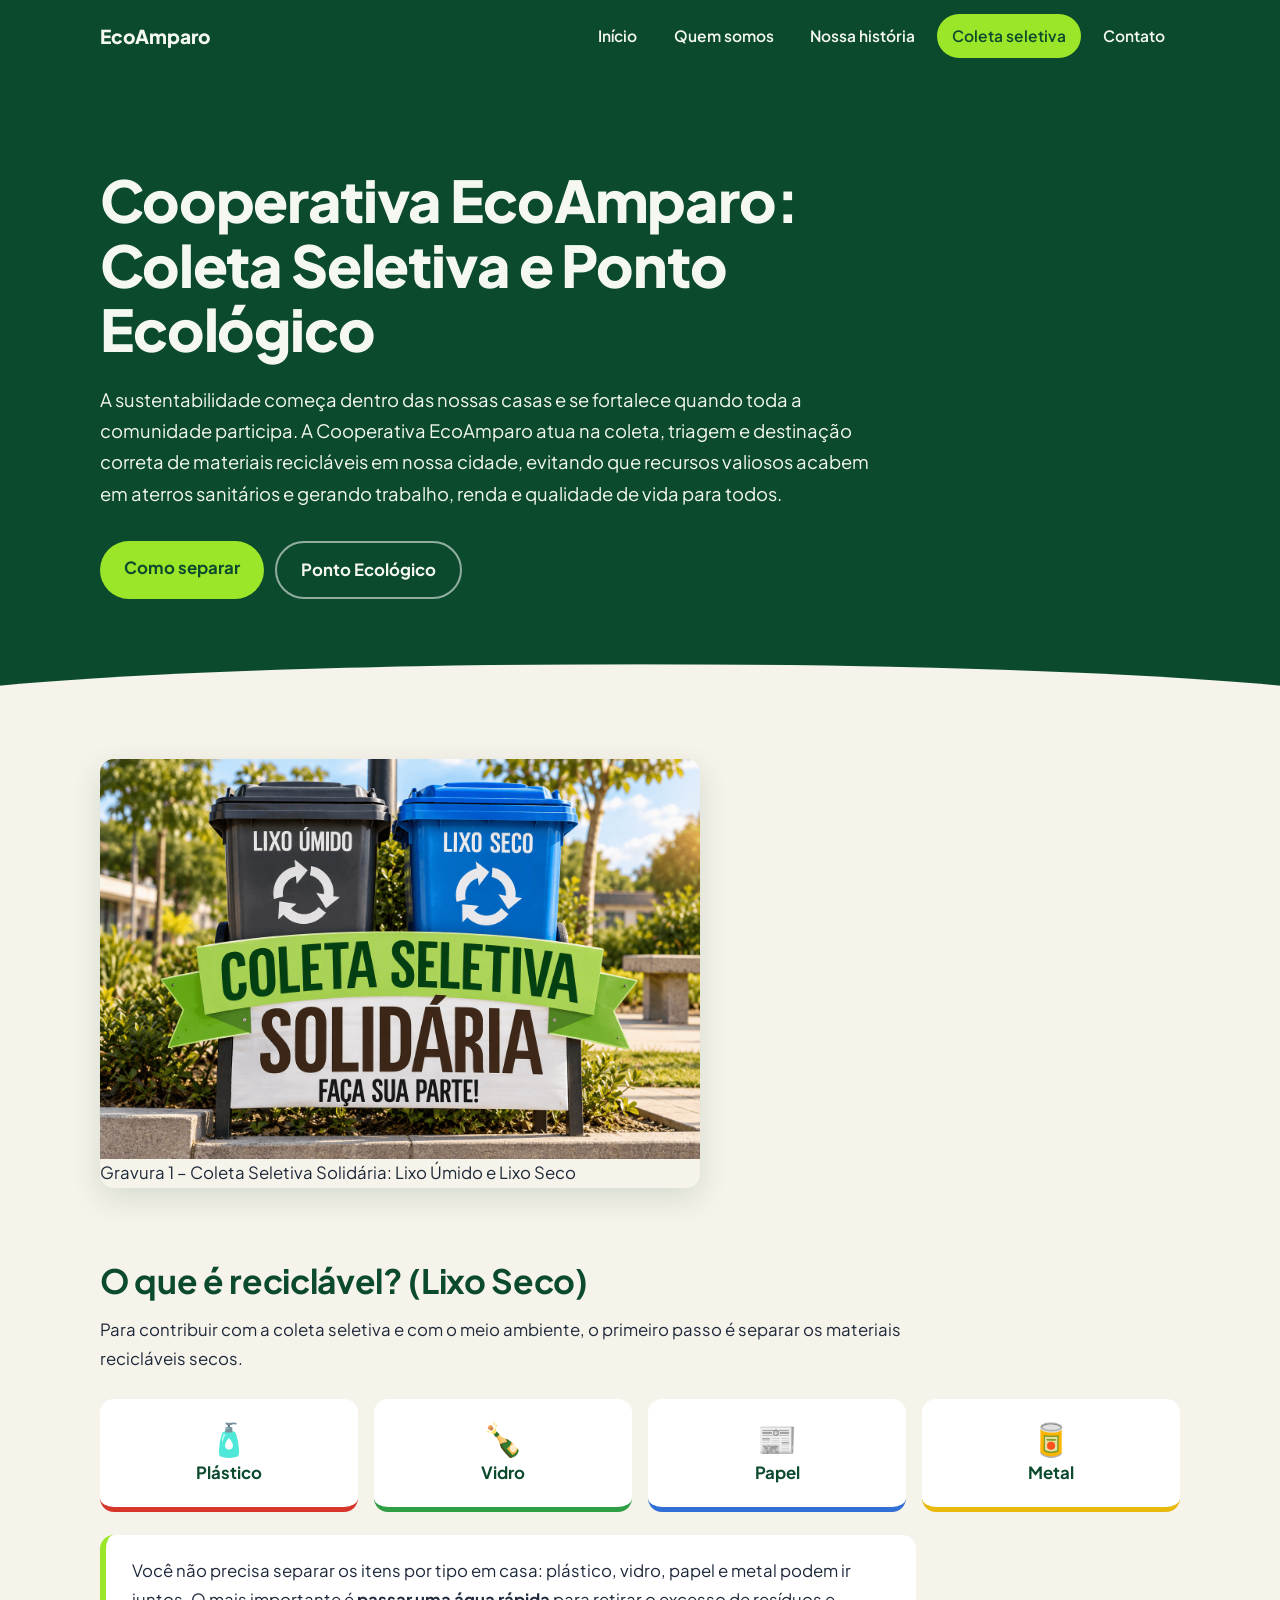
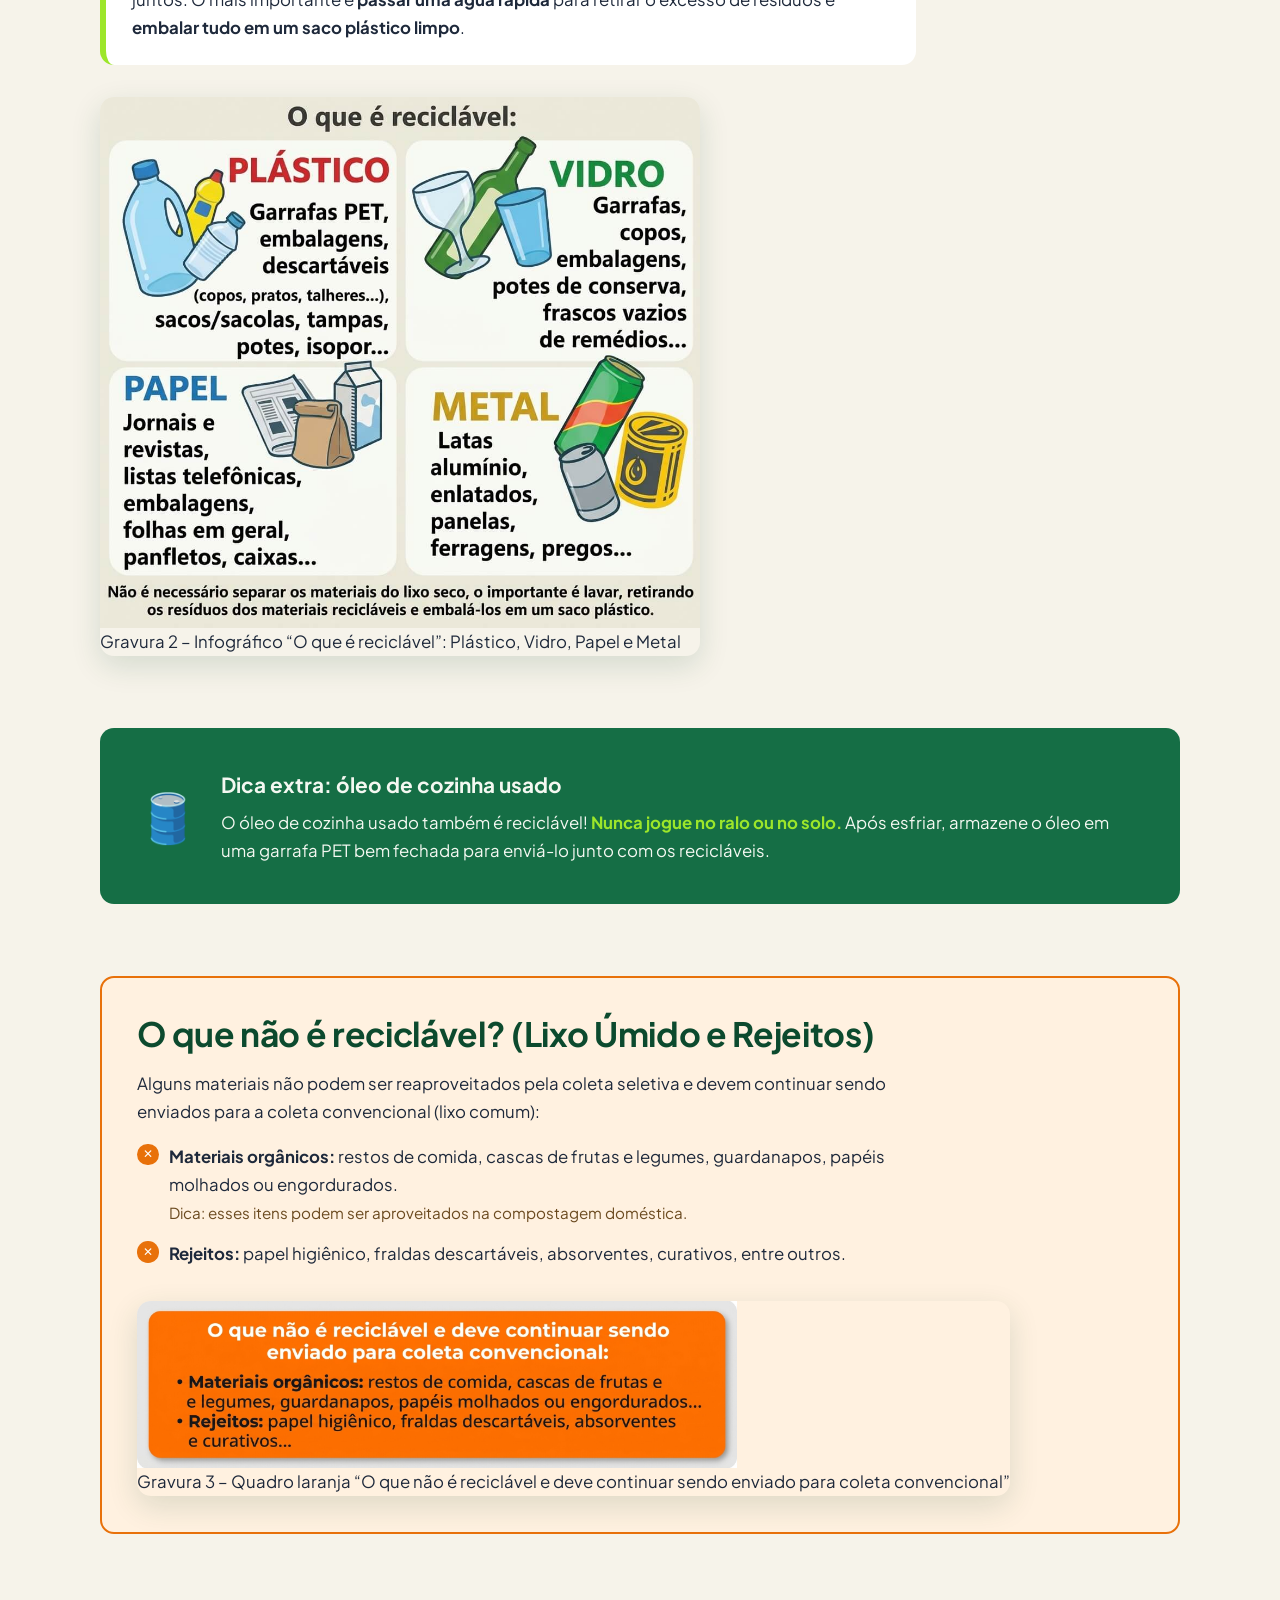
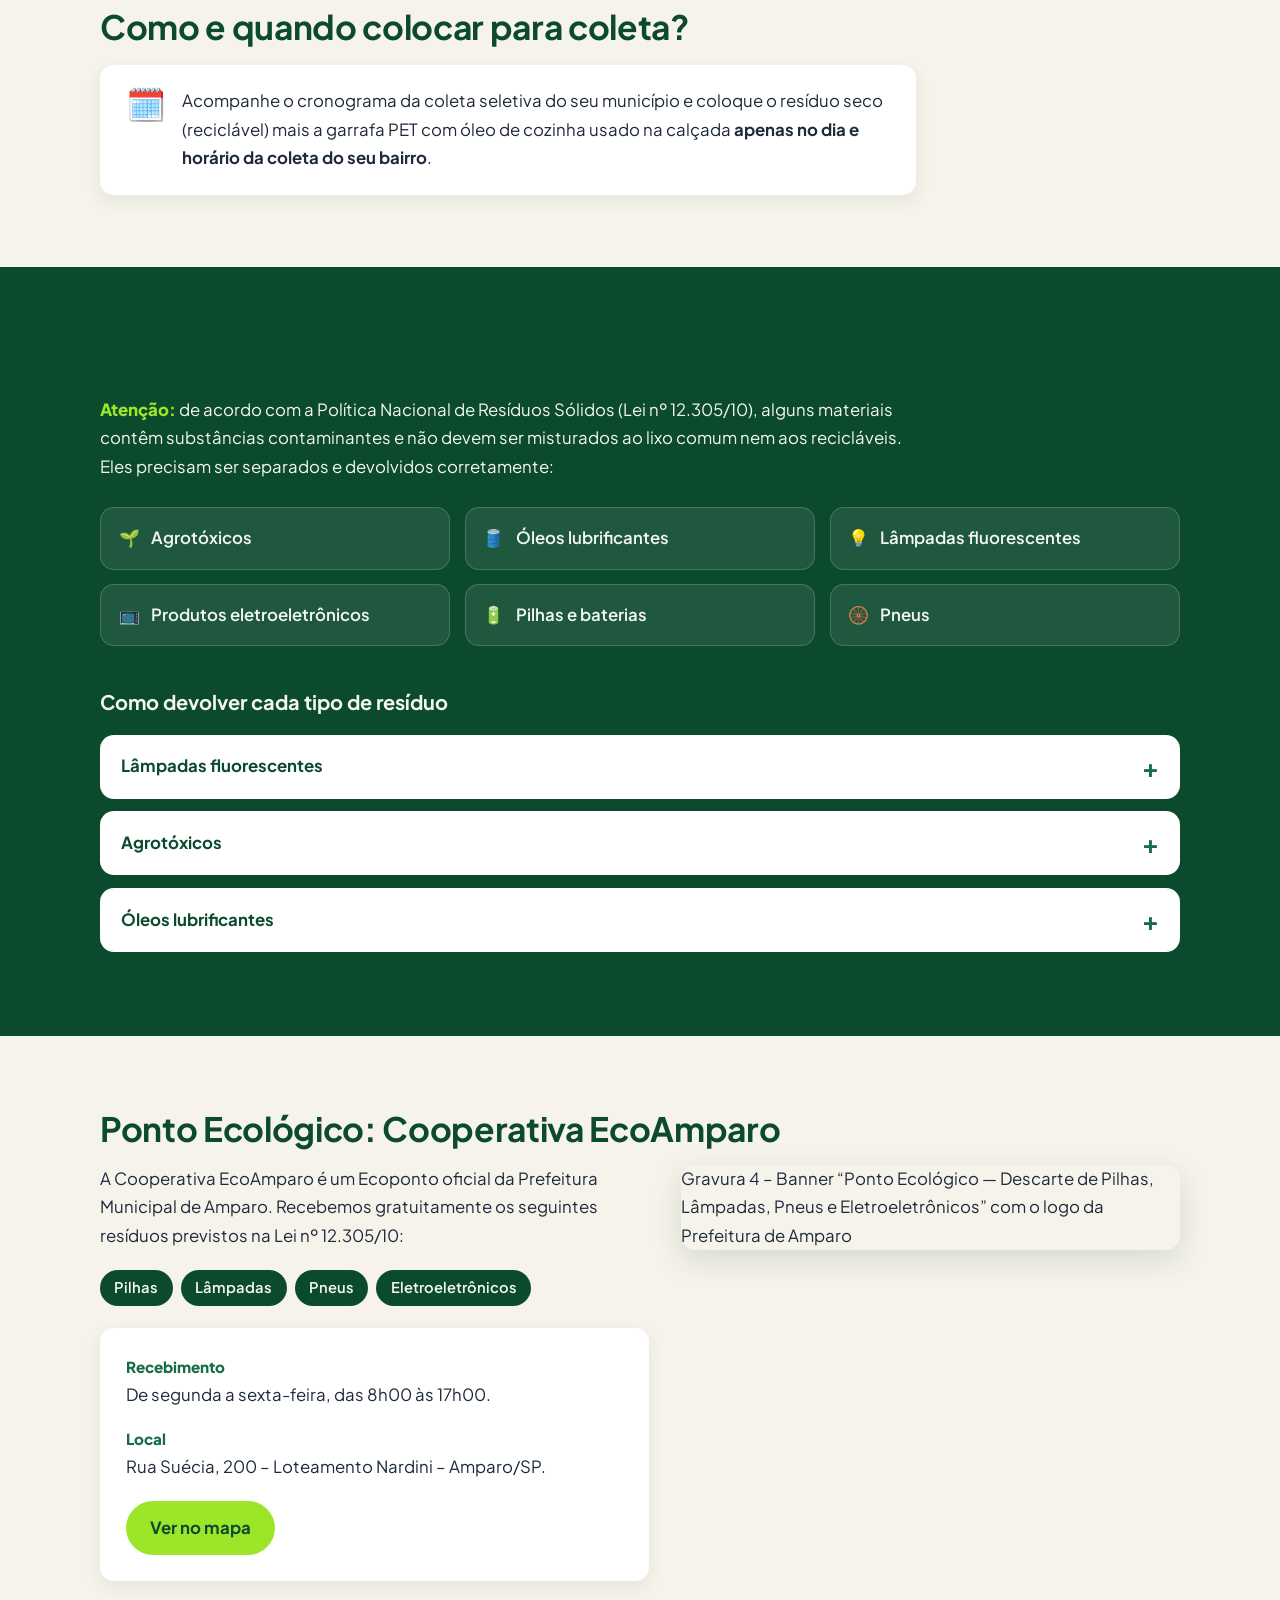
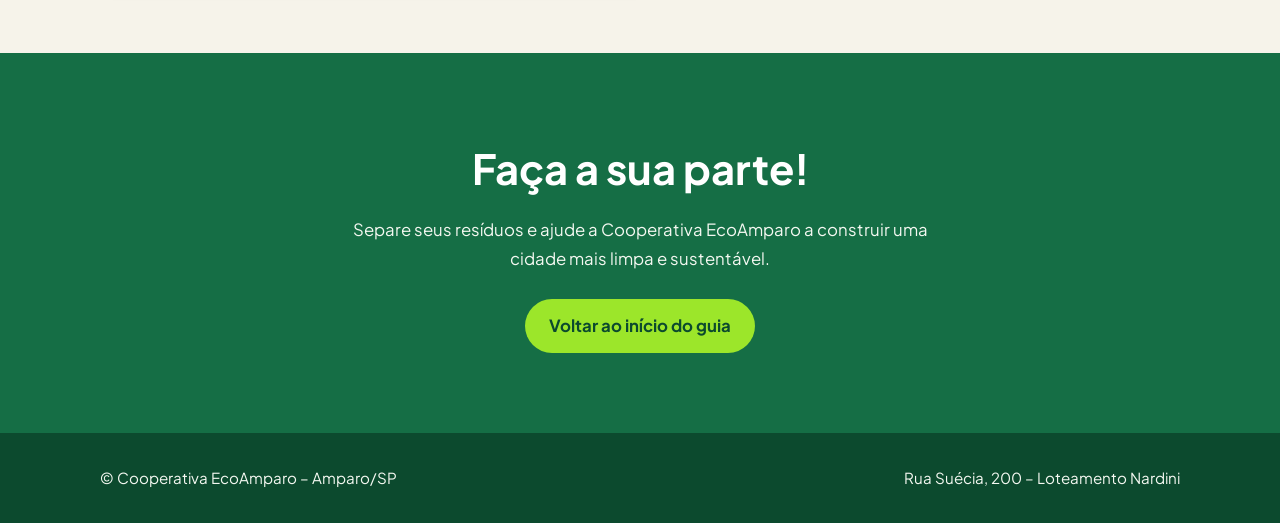
==== coleta-seletiva.html @ 6d02999a "Inserir menu Coleta seletiva" ====
<!DOCTYPE html>
<html lang="pt-BR">
<head>
<meta charset="UTF-8">
<meta name="viewport" content="width=device-width, initial-scale=1">
<title>Coleta Seletiva e Ponto Ecológico | Cooperativa EcoAmparo</title>
<meta name="description" content="Saiba o que é reciclável, como separar e quando colocar para a coleta seletiva, e onde entregar pilhas, lâmpadas, pneus e eletroeletrônicos no Ponto Ecológico da EcoAmparo.">
<link rel="preconnect" href="https://fonts.googleapis.com">
<link rel="preconnect" href="https://fonts.gstatic.com" crossorigin>
<link href="https://fonts.googleapis.com/css2?family=Plus+Jakarta+Sans:wght@400;500;600;700;800&display=swap" rel="stylesheet">

<style>
/* ===== Paleta do site EcoAmparo ===== */
:root {
  --verde-escuro: #0c4a2e;
  --verde-medio: #156e45;
  --verde-destaque: #9ce62a;
  --verde-destaque-hover: #86cc1e;
  --texto-claro: #f4f8f1;
  --texto-escuro: #1e293b;
  --fundo-menu: #0c4a2e;
  --fundo-claro: #f6f3ea;
  --laranja: #e8710a;
  --laranja-claro: #fff1e0;
  --raio: 14px;
}

* { box-sizing: border-box; margin: 0; padding: 0; }
html { scroll-behavior: smooth; }
body {
  font-family: "Plus Jakarta Sans", system-ui, -apple-system, "Segoe UI", Roboto, sans-serif;
  color: var(--texto-escuro);
  background: var(--fundo-claro);
  line-height: 1.7;
  font-size: 1.05rem;
}
img { max-width: 100%; display: block; }
a { color: inherit; }
:focus-visible { outline: 3px solid var(--verde-destaque); outline-offset: 3px; }

.container { width: min(1080px, 92%); margin-inline: auto; }
.texto { max-width: 68ch; }

/* ===== Cabeçalho / menu ===== */
.topo {
  background: var(--fundo-menu);
  color: var(--texto-claro);
  position: sticky;
  top: 0;
  z-index: 50;
}
.topo .container {
  display: flex;
  align-items: center;
  justify-content: space-between;
  gap: 1rem;
  min-height: 72px;
}
.logo { display: flex; align-items: center; gap: .6rem; text-decoration: none; font-weight: 800; font-size: 1.2rem; }
.logo img { height: 44px; width: auto; }
.menu { display: flex; gap: .4rem; list-style: none; }
.menu a {
  display: block;
  padding: .55rem .95rem;
  border-radius: 999px;
  text-decoration: none;
  font-weight: 600;
  font-size: .97rem;
  transition: background .2s, color .2s;
}
.menu a:hover { background: rgba(255,255,255,.12); }
.menu a[aria-current="page"] { background: var(--verde-destaque); color: var(--verde-escuro); }
.menu-btn {
  display: none;
  background: none;
  border: 2px solid var(--texto-claro);
  color: var(--texto-claro);
  border-radius: 10px;
  padding: .4rem .7rem;
  font: inherit;
  font-weight: 700;
  cursor: pointer;
}

/* ===== Abertura da página ===== */
.abertura {
  background: var(--verde-escuro);
  color: var(--texto-claro);
  padding: clamp(3rem, 8vw, 6rem) 0 clamp(4rem, 9vw, 7rem);
  position: relative;
}
.abertura::after {
  content: "";
  position: absolute;
  inset: auto 0 -1px 0;
  height: 48px;
  background: var(--fundo-claro);
  clip-path: ellipse(60% 100% at 50% 100%);
}
.abertura h1 {
  font-size: clamp(2rem, 5.2vw, 3.6rem);
  line-height: 1.12;
  font-weight: 800;
  max-width: 18ch;
  letter-spacing: -.02em;
  margin-bottom: 1.4rem;
}
.abertura p { max-width: 60ch; font-size: 1.15rem; opacity: .95; }
.abertura .atalhos { display: flex; flex-wrap: wrap; gap: .7rem; margin-top: 2rem; }
.btn {
  display: inline-block;
  padding: .8rem 1.5rem;
  border-radius: 999px;
  font-weight: 700;
  text-decoration: none;
  background: var(--verde-destaque);
  color: var(--verde-escuro);
  transition: background .2s, transform .2s;
}
.btn:hover { background: var(--verde-destaque-hover); transform: translateY(-2px); }
.btn.contorno { background: transparent; color: var(--texto-claro); border: 2px solid rgba(255,255,255,.55); }
.btn.contorno:hover { background: rgba(255,255,255,.12); }

/* ===== Seções ===== */
section.bloco { padding: clamp(2.5rem, 6vw, 4.5rem) 0; }
section.bloco h2 {
  font-size: clamp(1.5rem, 3.4vw, 2.1rem);
  line-height: 1.2;
  color: var(--verde-escuro);
  margin-bottom: 1rem;
  letter-spacing: -.01em;
}
section.bloco p + p { margin-top: 1rem; }

/* ===== Gravuras (imagens) ===== */
.gravura {
  margin-top: 2rem;
  border-radius: var(--raio);
  overflow: hidden;
  background: transparent;
  position: relative;
  width: fit-content;
  max-width: 100%;
  box-shadow: 0 10px 30px rgba(12,74,46,.14);
}
.gravura img { 
  width: 600px; 
  max-width: 100%; 
  height: auto; 
  cursor: zoom-in; 
}

/* ===== Materiais recicláveis ===== */
.materiais {
  display: grid;
  grid-template-columns: repeat(4, 1fr);
  gap: 1rem;
  margin-top: 1.6rem;
  list-style: none;
}
.materiais li {
  background: #fff;
  border-radius: var(--raio);
  padding: 1.2rem 1rem;
  text-align: center;
  font-weight: 700;
  color: var(--verde-escuro);
  border-bottom: 5px solid var(--cor);
}
.materiais li span { display: block; font-size: 2rem; line-height: 1.3; }
.materiais .plastico { --cor: #d6362b; }
.materiais .vidro    { --cor: #2f9e44; }
.materiais .papel    { --cor: #2f6fd6; }
.materiais .metal    { --cor: #e8b90a; }

.passo-a-passo {
  margin-top: 1.4rem;
  background: #fff;
  border-radius: var(--raio);
  padding: 1.4rem 1.6rem;
  border-left: 6px solid var(--verde-destaque);
}

/* ===== Dica do óleo ===== */
.dica {
  background: var(--verde-medio);
  color: var(--texto-claro);
  border-radius: var(--raio);
  padding: clamp(1.5rem, 4vw, 2.4rem);
  display: grid;
  grid-template-columns: auto 1fr;
  gap: 1.4rem;
  align-items: center;
}
.dica .icone { font-size: 3rem; line-height: 1; }
.dica h3 { font-size: 1.3rem; margin-bottom: .4rem; }
.dica strong { color: var(--verde-destaque); }

/* ===== Não reciclável ===== */
.nao-recicla {
  background: var(--laranja-claro);
  border: 2px solid var(--laranja);
  border-radius: var(--raio);
  padding: clamp(1.4rem, 4vw, 2.2rem);
}
.nao-recicla h2 { color: #9a4a00; }
.lista-x { list-style: none; margin-top: 1rem; display: grid; gap: .9rem; }
.lista-x li { padding-left: 2rem; position: relative; }
.lista-x li::before {
  content: "✕";
  position: absolute;
  left: 0;
  top: .1em;
  width: 1.35rem;
  height: 1.35rem;
  display: grid;
  place-items: center;
  border-radius: 50%;
  background: var(--laranja);
  color: #fff;
  font-size: .75rem;
  font-weight: 800;
}
.lista-x small { display: block; color: #6b4a1f; font-size: .95rem; }

/* ===== Calendário da coleta ===== */
.aviso-dia {
  display: flex;
  gap: 1rem;
  align-items: flex-start;
  background: #fff;
  border-radius: var(--raio);
  padding: 1.4rem 1.6rem;
  margin-top: 1.2rem;
  box-shadow: 0 6px 18px rgba(12,74,46,.08);
}
.aviso-dia .icone { font-size: 2rem; line-height: 1; }

/* ===== Resíduos especiais ===== */
.especiais { background: var(--verde-escuro); color: var(--texto-claro); }
.especiais h2 { color: #fff; }
.especiais .atencao { color: var(--verde-destaque); font-weight: 800; }
.grade-especiais {
  list-style: none;
  display: grid;
  grid-template-columns: repeat(3, 1fr);
  gap: .9rem;
  margin: 1.6rem 0 2.4rem;
}
.grade-especiais li {
  background: rgba(255,255,255,.08);
  border: 1px solid rgba(255,255,255,.18);
  border-radius: var(--raio);
  padding: 1rem 1.1rem;
  font-weight: 600;
  display: flex;
  align-items: center;
  gap: .7rem;
}
.especiais h3 { font-size: 1.25rem; margin-bottom: 1rem; }

details.devolver {
  background: #fff;
  color: var(--texto-escuro);
  border-radius: var(--raio);
  margin-bottom: .8rem;
  overflow: hidden;
}
details.devolver summary {
  list-style: none;
  cursor: pointer;
  padding: 1.1rem 1.3rem;
  font-weight: 700;
  color: var(--verde-escuro);
  display: flex;
  justify-content: space-between;
  align-items: center;
  gap: 1rem;
}
details.devolver summary::-webkit-details-marker { display: none; }
details.devolver summary::after {
  content: "+";
  font-size: 1.6rem;
  line-height: 1;
  transition: transform .25s;
  color: var(--verde-medio);
}
details.devolver[open] summary::after { transform: rotate(45deg); }
details.devolver .conteudo { padding: 0 1.3rem 1.2rem; }

/* ===== Ponto Ecológico ===== */
.ponto {
  display: grid;
  grid-template-columns: 1.1fr 1fr;
  gap: 2rem;
  align-items: start;
}
.ponto .gravura { margin-top: 0; }
.ficha {
  background: #fff;
  border-radius: var(--raio);
  padding: 1.6rem;
  margin-top: 1.4rem;
  box-shadow: 0 6px 18px rgba(12,74,46,.08);
}
.ficha dl { display: grid; gap: 1rem; }
.ficha dt { font-weight: 800; color: var(--verde-medio); font-size: .95rem; }
.ficha dd { margin-top: .1rem; }
.recebe { list-style: none; display: flex; flex-wrap: wrap; gap: .5rem; margin-top: 1.2rem; }
.recebe li {
  background: var(--verde-escuro);
  color: var(--texto-claro);
  padding: .35rem .9rem;
  border-radius: 999px;
  font-weight: 600;
  font-size: .92rem;
}

/* ===== Chamada final ===== */
.final {
  background: var(--verde-medio);
  color: var(--texto-claro);
  text-align: center;
  padding: clamp(3rem, 7vw, 5rem) 0;
}
.final h2 { color: #fff; font-size: clamp(1.7rem, 4vw, 2.6rem); margin-bottom: .8rem; }
.final p { max-width: 52ch; margin: 0 auto 1.6rem; }

/* ===== Rodapé ===== */
.rodape { background: var(--verde-escuro); color: var(--texto-claro); padding: 2rem 0; font-size: .95rem; }
.rodape .container { display: flex; flex-wrap: wrap; gap: 1rem; justify-content: space-between; }
.rodape a { color: var(--verde-destaque); }

/* ===== Lightbox ===== */
.lightbox {
  position: fixed;
  inset: 0;
  background: rgba(0,0,0,.88);
  display: none;
  place-items: center;
  z-index: 100;
  padding: 1.5rem;
}
.lightbox.aberto { display: grid; }
.lightbox img { max-height: 90vh; max-width: 100%; width: auto; border-radius: 10px; }
.lightbox button {
  position: absolute;
  top: 1rem;
  right: 1.2rem;
  width: 46px;
  height: 46px;
  border-radius: 50%;
  border: none;
  background: #fff;
  color: var(--verde-escuro);
  font-size: 1.6rem;
  font-weight: 700;
  line-height: 1;
  cursor: pointer;
}

/* ===== Animação de entrada (só na abertura) ===== */
@keyframes entrar { from { opacity: 0; transform: translateY(18px); } to { opacity: 1; transform: none; } }
.abertura .container > * { animation: entrar .7s ease both; }
.abertura .container > *:nth-child(2) { animation-delay: .12s; }
.abertura .container > *:nth-child(3) { animation-delay: .24s; }

@media (prefers-reduced-motion: reduce) {
  * { animation: none !important; transition: none !important; scroll-behavior: auto !important; }
}

/* ===== Responsivo ===== */
@media (max-width: 860px) {
  .menu-btn { display: block; }
  .menu {
    display: none;
    position: absolute;
    top: 72px;
    left: 0;
    right: 0;
    flex-direction: column;
    background: var(--fundo-menu);
    padding: .6rem 4% 1.2rem;
  }
  .menu.aberto { display: flex; }
  .materiais { grid-template-columns: repeat(2, 1fr); }
  .grade-especiais { grid-template-columns: repeat(2, 1fr); }
  .ponto { grid-template-columns: 1fr; }
}
@media (max-width: 520px) {
  .dica { grid-template-columns: 1fr; }
  .grade-especiais { grid-template-columns: 1fr; }
}
</style>
</head>

<body>

<!-- ===== Cabeçalho (ajuste os links para os arquivos do seu site) ===== -->
<header class="topo">
  <div class="container">
    <a class="logo" href="index.html" aria-label="EcoAmparo – página inicial">
      <img src="img/logo-ecoamparo.png" alt="" onerror="this.style.display='none'">
      EcoAmparo
    </a>
    <button class="menu-btn" id="menuBtn" aria-expanded="false" aria-controls="menu">Menu</button>
    <ul class="menu" id="menu">
      <li><a href="index.html">Início</a></li>
      <li><a href="quem-somos.html">Quem somos</a></li>
      <li><a href="nossa-historia.html">Nossa história</a></li>
      <li><a href="coleta-seletiva.html" aria-current="page">Coleta seletiva</a></li>
      <li><a href="index.html#contato">Contato</a></li>
    </ul>
  </div>
</header>

<main>

  <!-- ===== Abertura ===== -->
  <section class="abertura">
    <div class="container">
      <h1>Cooperativa EcoAmparo: Coleta Seletiva e Ponto Ecológico</h1>
      <p>A sustentabilidade começa dentro das nossas casas e se fortalece quando toda a comunidade participa. A Cooperativa EcoAmparo atua na coleta, triagem e destinação correta de materiais recicláveis em nossa cidade, evitando que recursos valiosos acabem em aterros sanitários e gerando trabalho, renda e qualidade de vida para todos.</p>
      <div class="atalhos">
        <a class="btn" href="#reciclavel">Como separar</a>
        <a class="btn contorno" href="#ponto-ecologico">Ponto Ecológico</a>
      </div>
    </div>
  </section>

  <!-- ===== Gravura 1 ===== -->
  <section class="bloco" style="padding-top: 1rem; padding-bottom: 0;">
    <div class="container">
      <figure class="gravura">
        <img src="img/coleta-seco-umido.png" alt="Coleta Seletiva Solidária: separe o lixo úmido do lixo seco">
        <div class="vazio">Gravura 1 – Coleta Seletiva Solidária: Lixo Úmido e Lixo Seco</div>
      </figure>
    </div>
  </section>

  <!-- ===== O que é reciclável ===== -->
  <section class="bloco" id="reciclavel">
    <div class="container">
      <h2>O que é reciclável? (Lixo Seco)</h2>
      <p class="texto">Para contribuir com a coleta seletiva e com o meio ambiente, o primeiro passo é separar os materiais recicláveis secos.</p>

      <ul class="materiais" aria-label="Materiais recicláveis">
        <li class="plastico"><span aria-hidden="true">🧴</span>Plástico</li>
        <li class="vidro"><span aria-hidden="true">🍾</span>Vidro</li>
        <li class="papel"><span aria-hidden="true">📰</span>Papel</li>
        <li class="metal"><span aria-hidden="true">🥫</span>Metal</li>
      </ul>

      <div class="passo-a-passo texto">
        Você não precisa separar os itens por tipo em casa: plástico, vidro, papel e metal podem ir juntos. O mais importante é <strong>passar uma água rápida</strong> para retirar o excesso de resíduos e <strong>embalar tudo em um saco plástico limpo</strong>.
      </div>

      <figure class="gravura">
        <img src="img/reciclaveis.jpg" alt="Infográfico: o que é reciclável – plástico, vidro, papel e metal">
        <div class="vazio">Gravura 2 – Infográfico “O que é reciclável”: Plástico, Vidro, Papel e Metal</div>
      </figure>
    </div>
  </section>

  <!-- ===== Dica extra: óleo ===== -->
  <section class="bloco" style="padding-top: 0;">
    <div class="container">
      <div class="dica">
        <div class="icone" aria-hidden="true">🛢️</div>
        <div>
          <h3>Dica extra: óleo de cozinha usado</h3>
          <p>O óleo de cozinha usado também é reciclável! <strong>Nunca jogue no ralo ou no solo.</strong> Após esfriar, armazene o óleo em uma garrafa PET bem fechada para enviá-lo junto com os recicláveis.</p>
        </div>
      </div>
    </div>
  </section>

  <!-- ===== O que não é reciclável ===== -->
  <section class="bloco" style="padding-top: 0;">
    <div class="container">
      <div class="nao-recicla">
        <h2>O que não é reciclável? (Lixo Úmido e Rejeitos)</h2>
        <p class="texto">Alguns materiais não podem ser reaproveitados pela coleta seletiva e devem continuar sendo enviados para a coleta convencional (lixo comum):</p>
        <ul class="lista-x texto">
          <li>
            <strong>Materiais orgânicos:</strong> restos de comida, cascas de frutas e legumes, guardanapos, papéis molhados ou engordurados.
            <small>Dica: esses itens podem ser aproveitados na compostagem doméstica.</small>
          </li>
          <li><strong>Rejeitos:</strong> papel higiênico, fraldas descartáveis, absorventes, curativos, entre outros.</li>
        </ul>
        <figure class="gravura">
          <img src="img/tag-laranja.jpg" alt="Quadro laranja: o que não é reciclável e deve continuar sendo enviado para a coleta convencional">
          <div class="vazio">Gravura 3 – Quadro laranja “O que não é reciclável e deve continuar sendo enviado para coleta convencional”</div>
        </figure>
      </div>
    </div>
  </section>

  <!-- ===== Como e quando colocar ===== -->
  <section class="bloco" style="padding-top: 0;">
    <div class="container">
      <h2>Como e quando colocar para coleta?</h2>
      <div class="aviso-dia texto">
        <div class="icone" aria-hidden="true">🗓️</div>
        <p>Acompanhe o cronograma da coleta seletiva do seu município e coloque o resíduo seco (reciclável) mais a garrafa PET com óleo de cozinha usado na calçada <strong>apenas no dia e horário da coleta do seu bairro</strong>.</p>
      </div>
    </div>
  </section>

  <!-- ===== Resíduos especiais ===== -->
  <section class="bloco especiais">
    <div class="container">
      <h2>Resíduos especiais e logística reversa (Lei nº 12.305/10)</h2>
      <p class="texto"><span class="atencao">Atenção:</span> de acordo com a Política Nacional de Resíduos Sólidos (Lei nº 12.305/10), alguns materiais contêm substâncias contaminantes e não devem ser misturados ao lixo comum nem aos recicláveis. Eles precisam ser separados e devolvidos corretamente:</p>

      <ul class="grade-especiais">
        <li><span aria-hidden="true">🌱</span> Agrotóxicos</li>
        <li><span aria-hidden="true">🛢️</span> Óleos lubrificantes</li>
        <li><span aria-hidden="true">💡</span> Lâmpadas fluorescentes</li>
        <li><span aria-hidden="true">📺</span> Produtos eletroeletrônicos</li>
        <li><span aria-hidden="true">🔋</span> Pilhas e baterias</li>
        <li><span aria-hidden="true">🛞</span> Pneus</li>
      </ul>

      <h3>Como devolver cada tipo de resíduo</h3>

      <details class="devolver">
        <summary>Lâmpadas fluorescentes</summary>
        <div class="conteudo">As lâmpadas queimadas devem ser devolvidas nos pontos de venda, conforme a Lei nº 12.305/10 (leve o cupom de compra para comprovar o local de venda), ou entregues em nosso Ponto Ecológico.</div>
      </details>
      <details class="devolver">
        <summary>Agrotóxicos</summary>
        <div class="conteudo">Após a tríplice lavagem, as embalagens devem ser devolvidas nos pontos de venda ou entregues no Dia Nacional do Campo Limpo (18 de agosto).</div>
      </details>
      <details class="devolver">
        <summary>Óleos lubrificantes</summary>
        <div class="conteudo">As embalagens devem ser devolvidas nos pontos de venda mediante apresentação do cupom de compra.</div>
      </details>
    </div>
  </section>

  <!-- ===== Ponto Ecológico ===== -->
  <section class="bloco" id="ponto-ecologico">
    <div class="container">
      <h2>Ponto Ecológico: Cooperativa EcoAmparo</h2>
      <div class="ponto">
        <div>
          <p>A Cooperativa EcoAmparo é um Ecoponto oficial da Prefeitura Municipal de Amparo. Recebemos gratuitamente os seguintes resíduos previstos na Lei nº 12.305/10:</p>
          <ul class="recebe">
            <li>Pilhas</li>
            <li>Lâmpadas</li>
            <li>Pneus</li>
            <li>Eletroeletrônicos</li>
          </ul>

          <div class="ficha">
            <dl>
              <div>
                <dt>Recebimento</dt>
                <dd>De segunda a sexta-feira, das 8h00 às 17h00.</dd>
              </div>
              <div>
                <dt>Local</dt>
                <dd>Rua Suécia, 200 – Loteamento Nardini – Amparo/SP.</dd>
              </div>
            </dl>
            <p style="margin-top: 1.2rem;">
              <a class="btn" target="_blank" rel="noopener" href="https://www.google.com/maps/search/?api=1&query=Rua+Su%C3%A9cia+200+Loteamento+Nardini+Amparo+SP">Ver no mapa</a>
            </p>
          </div>
        </div>

        <figure class="gravura">
          <img src="img/designer.png" alt="Banner Ponto Ecológico: descarte de pilhas, lâmpadas, pneus e eletroeletrônicos, com o logo da Prefeitura de Amparo">
          <div class="vazio">Gravura 4 – Banner “Ponto Ecológico — Descarte de Pilhas, Lâmpadas, Pneus e Eletroeletrônicos” com o logo da Prefeitura de Amparo</div>
        </figure>
      </div>
    </div>
  </section>

  <!-- ===== Chamada final ===== -->
  <section class="final">
    <div class="container">
      <h2>Faça a sua parte!</h2>
      <p>Separe seus resíduos e ajude a Cooperativa EcoAmparo a construir uma cidade mais limpa e sustentável.</p>
      <a class="btn" href="#reciclavel">Voltar ao início do guia</a>
    </div>
  </section>

</main>

<!-- ===== Rodapé simples (troque pelo seu footer.html se preferir) ===== -->
<footer class="rodape">
  <div class="container">
    <span>© Cooperativa EcoAmparo – Amparo/SP</span>
    <span>Rua Suécia, 200 – Loteamento Nardini</span>
  </div>
</footer>

<!-- ===== Lightbox ===== -->
<div class="lightbox" id="lightbox" role="dialog" aria-modal="true" aria-label="Imagem ampliada">
  <button type="button" id="fecharLightbox" aria-label="Fechar imagem">×</button>
  <img src="" alt="">
</div>

<script>
// Menu no celular
const menuBtn = document.getElementById('menuBtn');
const menu = document.getElementById('menu');
menuBtn.addEventListener('click', () => {
  const aberto = menu.classList.toggle('aberto');
  menuBtn.setAttribute('aria-expanded', aberto);
});

// Gravuras: se a imagem carregar, esconde o espaço reservado; se não, mantém o aviso
document.querySelectorAll('.gravura img').forEach(img => {
  const figura = img.closest('.gravura');
  const mostrar = () => figura.classList.add('tem-imagem');
  const esconder = () => { img.style.display = 'none'; };
  if (img.complete && img.naturalWidth > 0) mostrar();
  img.addEventListener('load', mostrar);
  img.addEventListener('error', esconder);
});

// Lightbox: clique na gravura para ampliar, "×", clique fora ou Esc para fechar
const lightbox = document.getElementById('lightbox');
const lightboxImg = lightbox.querySelector('img');
function fechar() { lightbox.classList.remove('aberto'); document.body.style.overflow = ''; }
document.querySelectorAll('.gravura img').forEach(img => {
  img.addEventListener('click', () => {
    lightboxImg.src = img.src;
    lightboxImg.alt = img.alt;
    lightbox.classList.add('aberto');
    document.body.style.overflow = 'hidden';
    document.getElementById('fecharLightbox').focus();
  });
});
document.getElementById('fecharLightbox').addEventListener('click', fechar);
lightbox.addEventListener('click', e => { if (e.target === lightbox) fechar(); });
document.addEventListener('keydown', e => { if (e.key === 'Escape') fechar(); });
</script>
</body>
</html>
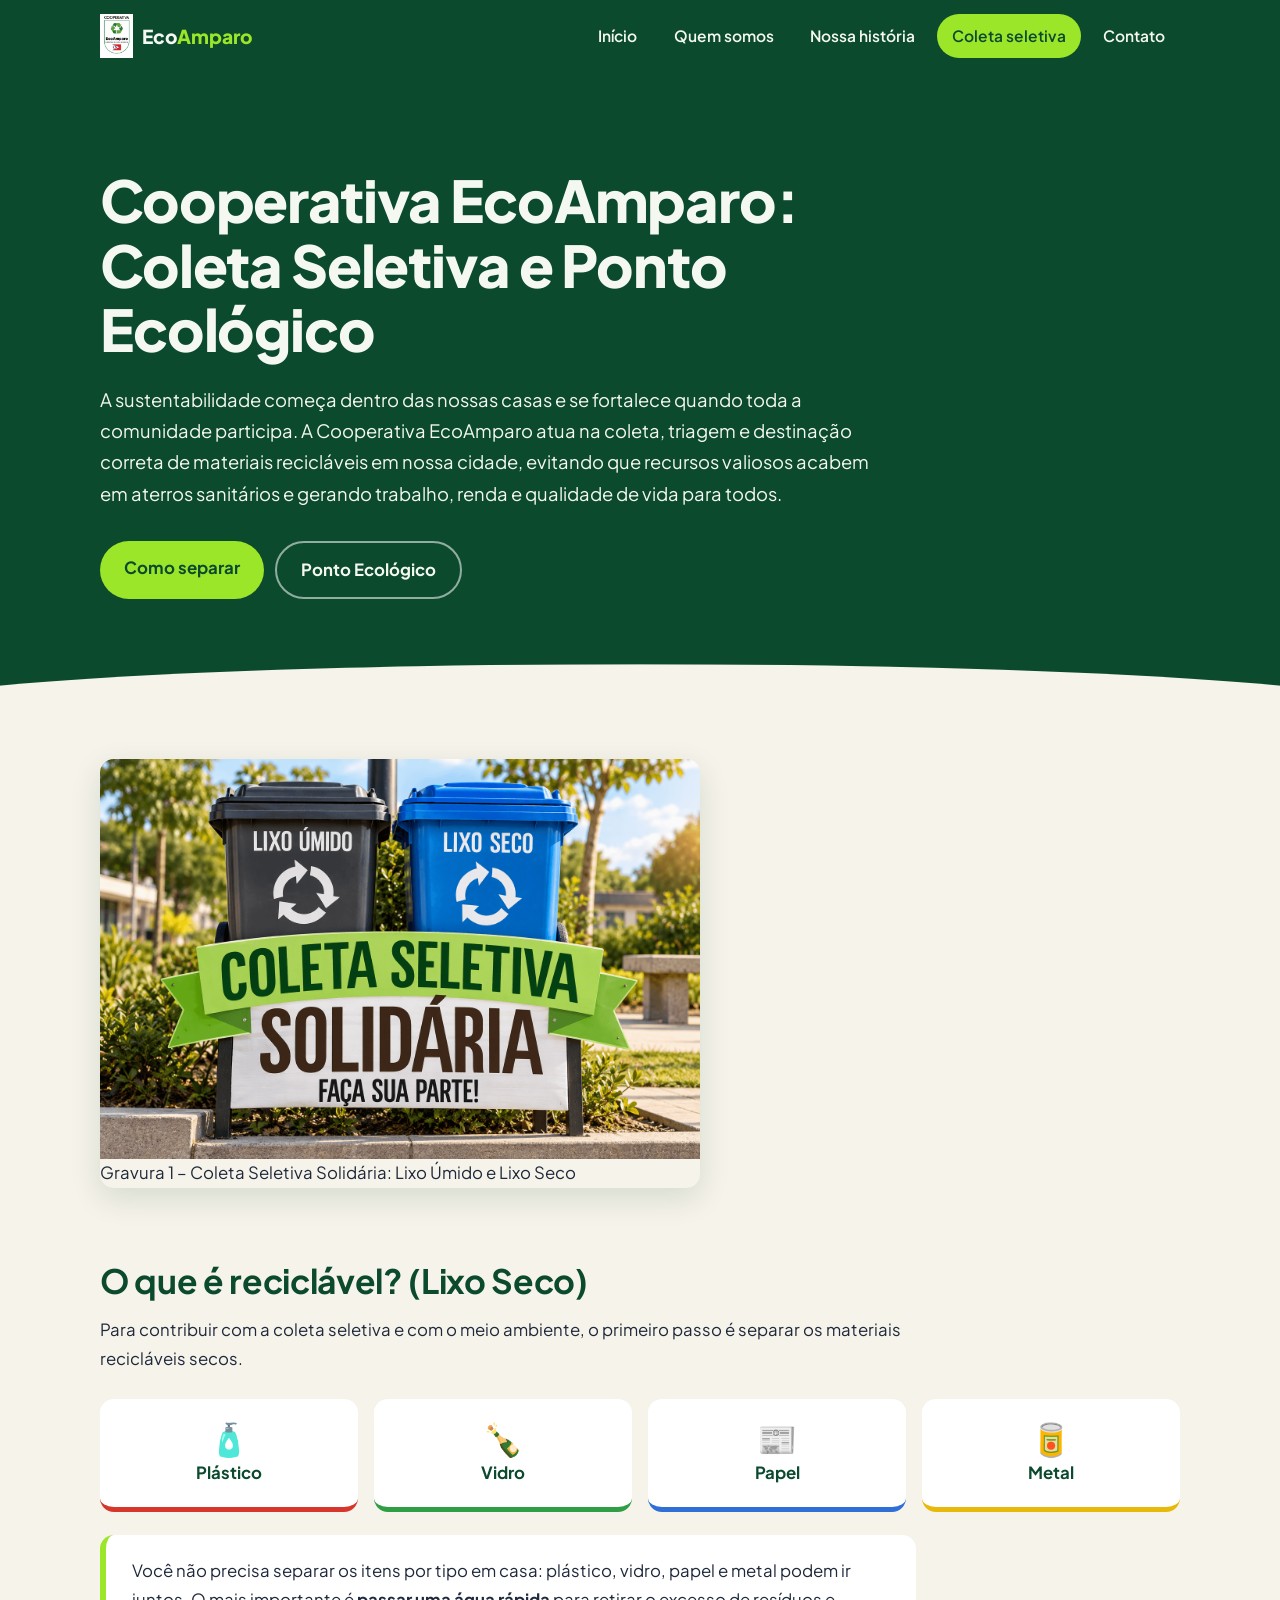
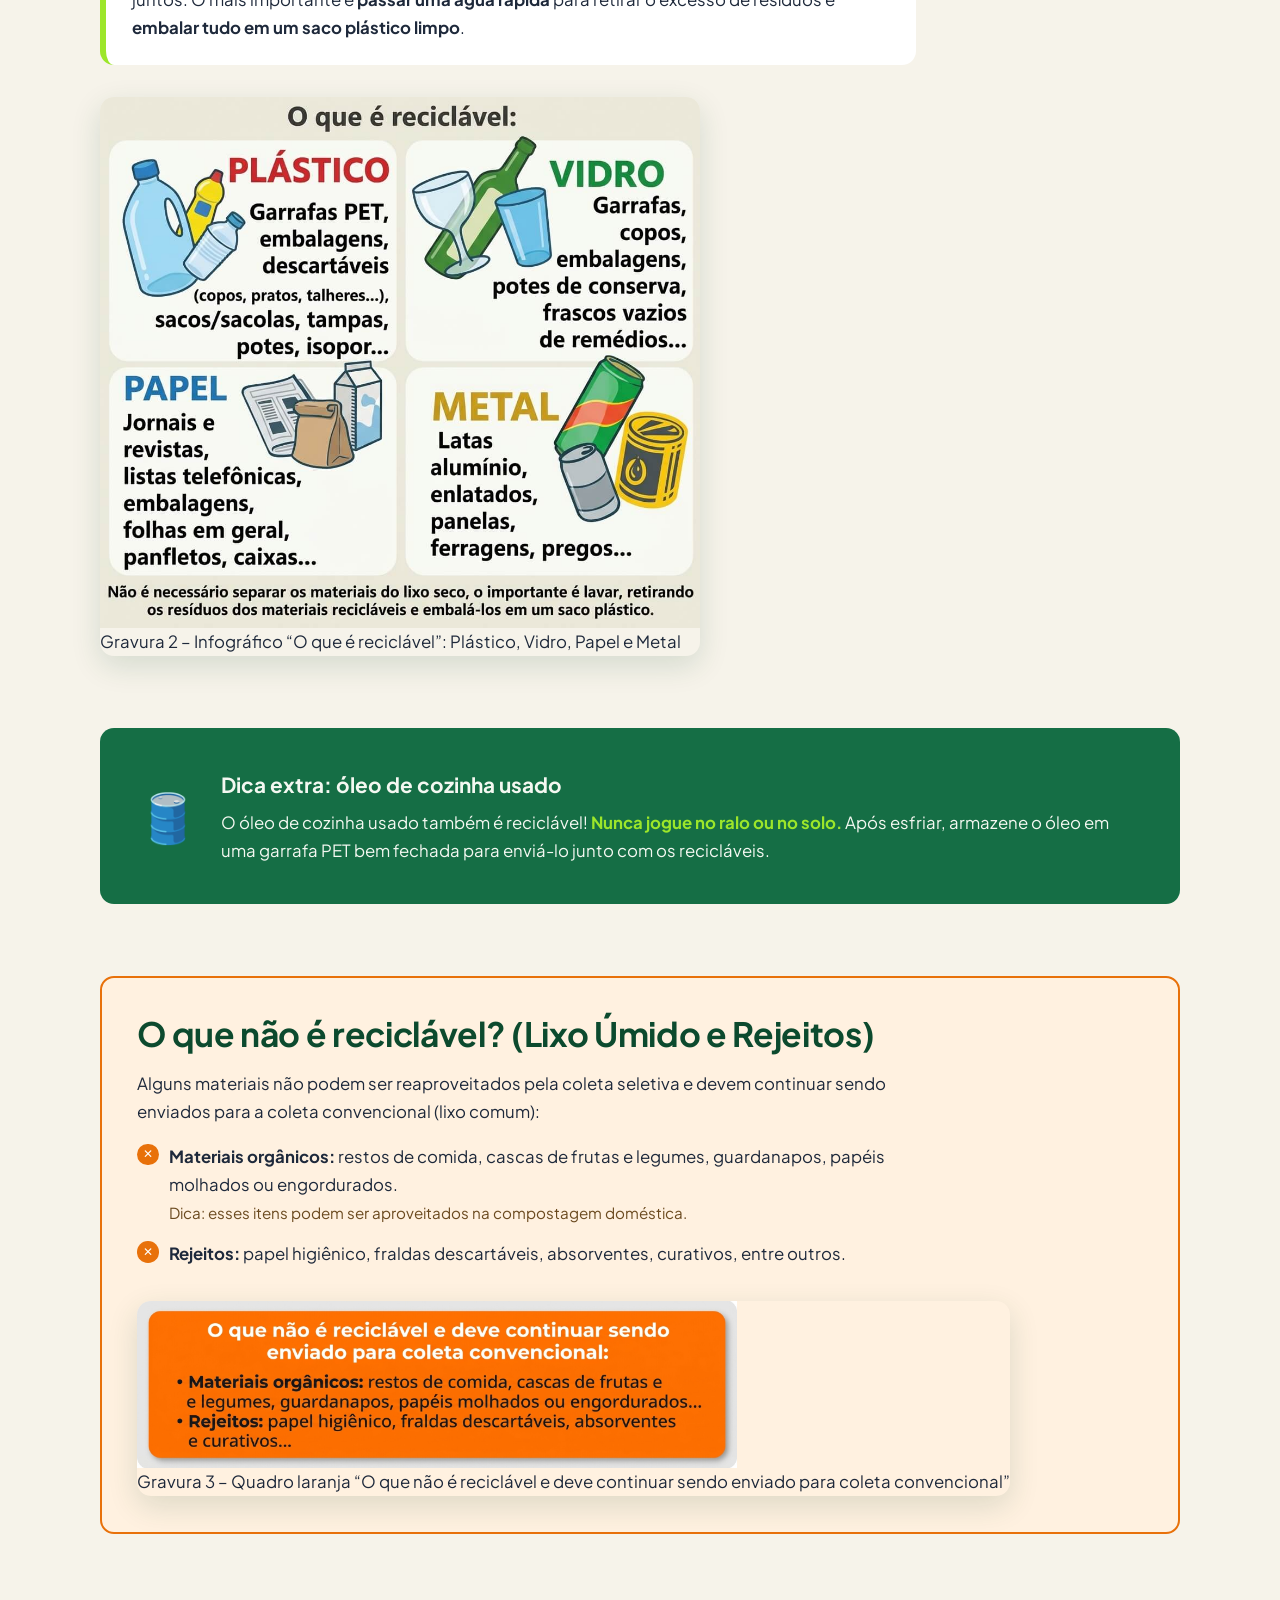
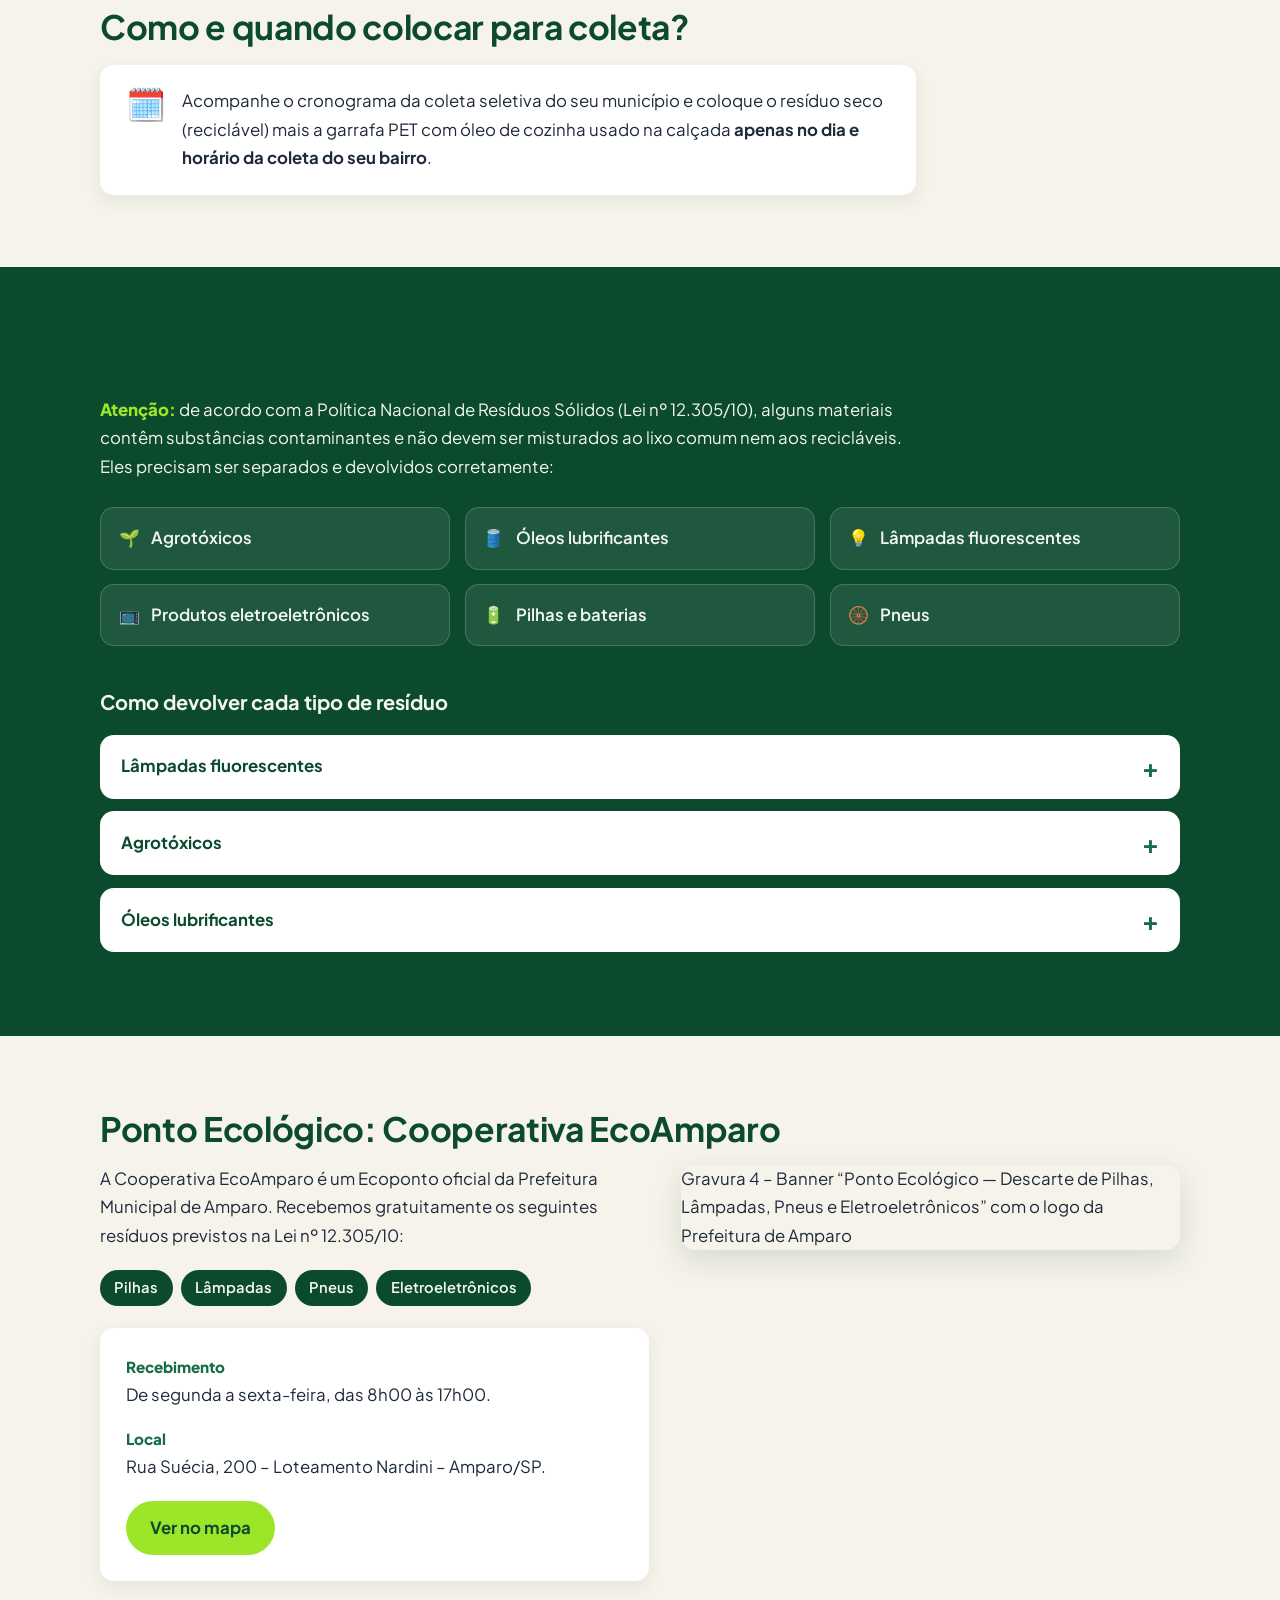
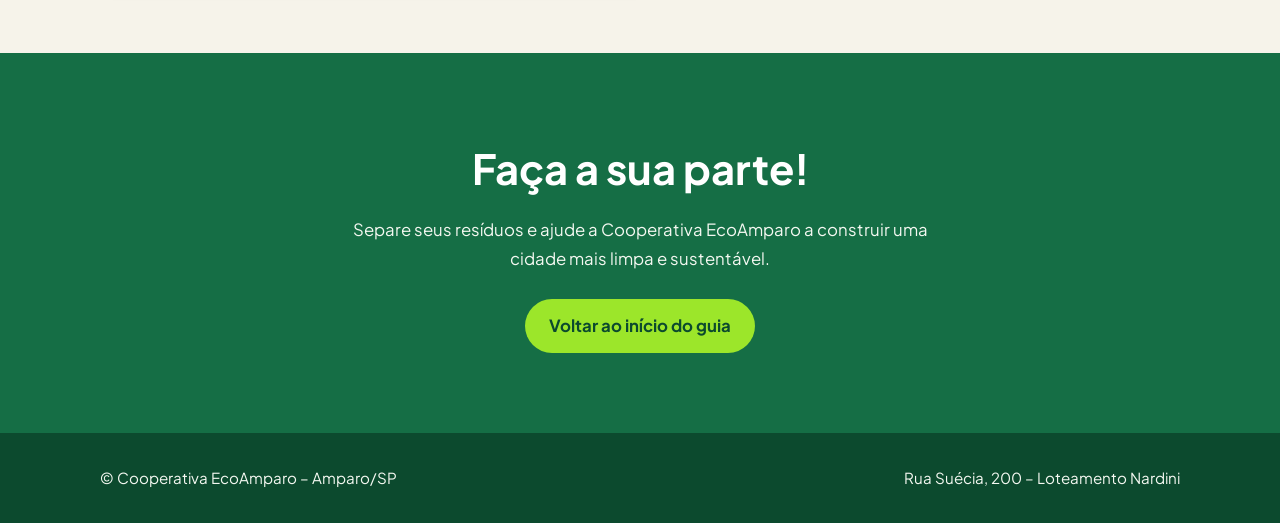
==== commit 8df8663b: "Destacar Amparo no logo" ====
--- a/coleta-seletiva.html
+++ b/coleta-seletiva.html
@@ -8,6 +8,7 @@
 <link rel="preconnect" href="https://fonts.googleapis.com">
 <link rel="preconnect" href="https://fonts.gstatic.com" crossorigin>
 <link href="https://fonts.googleapis.com/css2?family=Plus+Jakarta+Sans:wght@400;500;600;700;800&display=swap" rel="stylesheet">
+<link rel="icon" type="image/svg+xml" href="img/favicon.svg">
 
 <style>
 /* ===== Paleta do site EcoAmparo ===== */
@@ -58,6 +59,7 @@
 }
 .logo { display: flex; align-items: center; gap: .6rem; text-decoration: none; font-weight: 800; font-size: 1.2rem; }
 .logo img { height: 44px; width: auto; }
+.logo span { color: var(--verde-destaque); }
 .menu { display: flex; gap: .4rem; list-style: none; }
 .menu a {
   display: block;
@@ -400,8 +402,8 @@
 <header class="topo">
   <div class="container">
     <a class="logo" href="index.html" aria-label="EcoAmparo – página inicial">
-      <img src="img/logo-ecoamparo.png" alt="" onerror="this.style.display='none'">
-      EcoAmparo
+      <img src="img/logo.jpg" alt="Logo Cooperativa EcoAmparo" onerror="this.style.display='none'">
+      <div>Eco<span>Amparo</span></div>
     </a>
     <button class="menu-btn" id="menuBtn" aria-expanded="false" aria-controls="menu">Menu</button>
     <ul class="menu" id="menu">
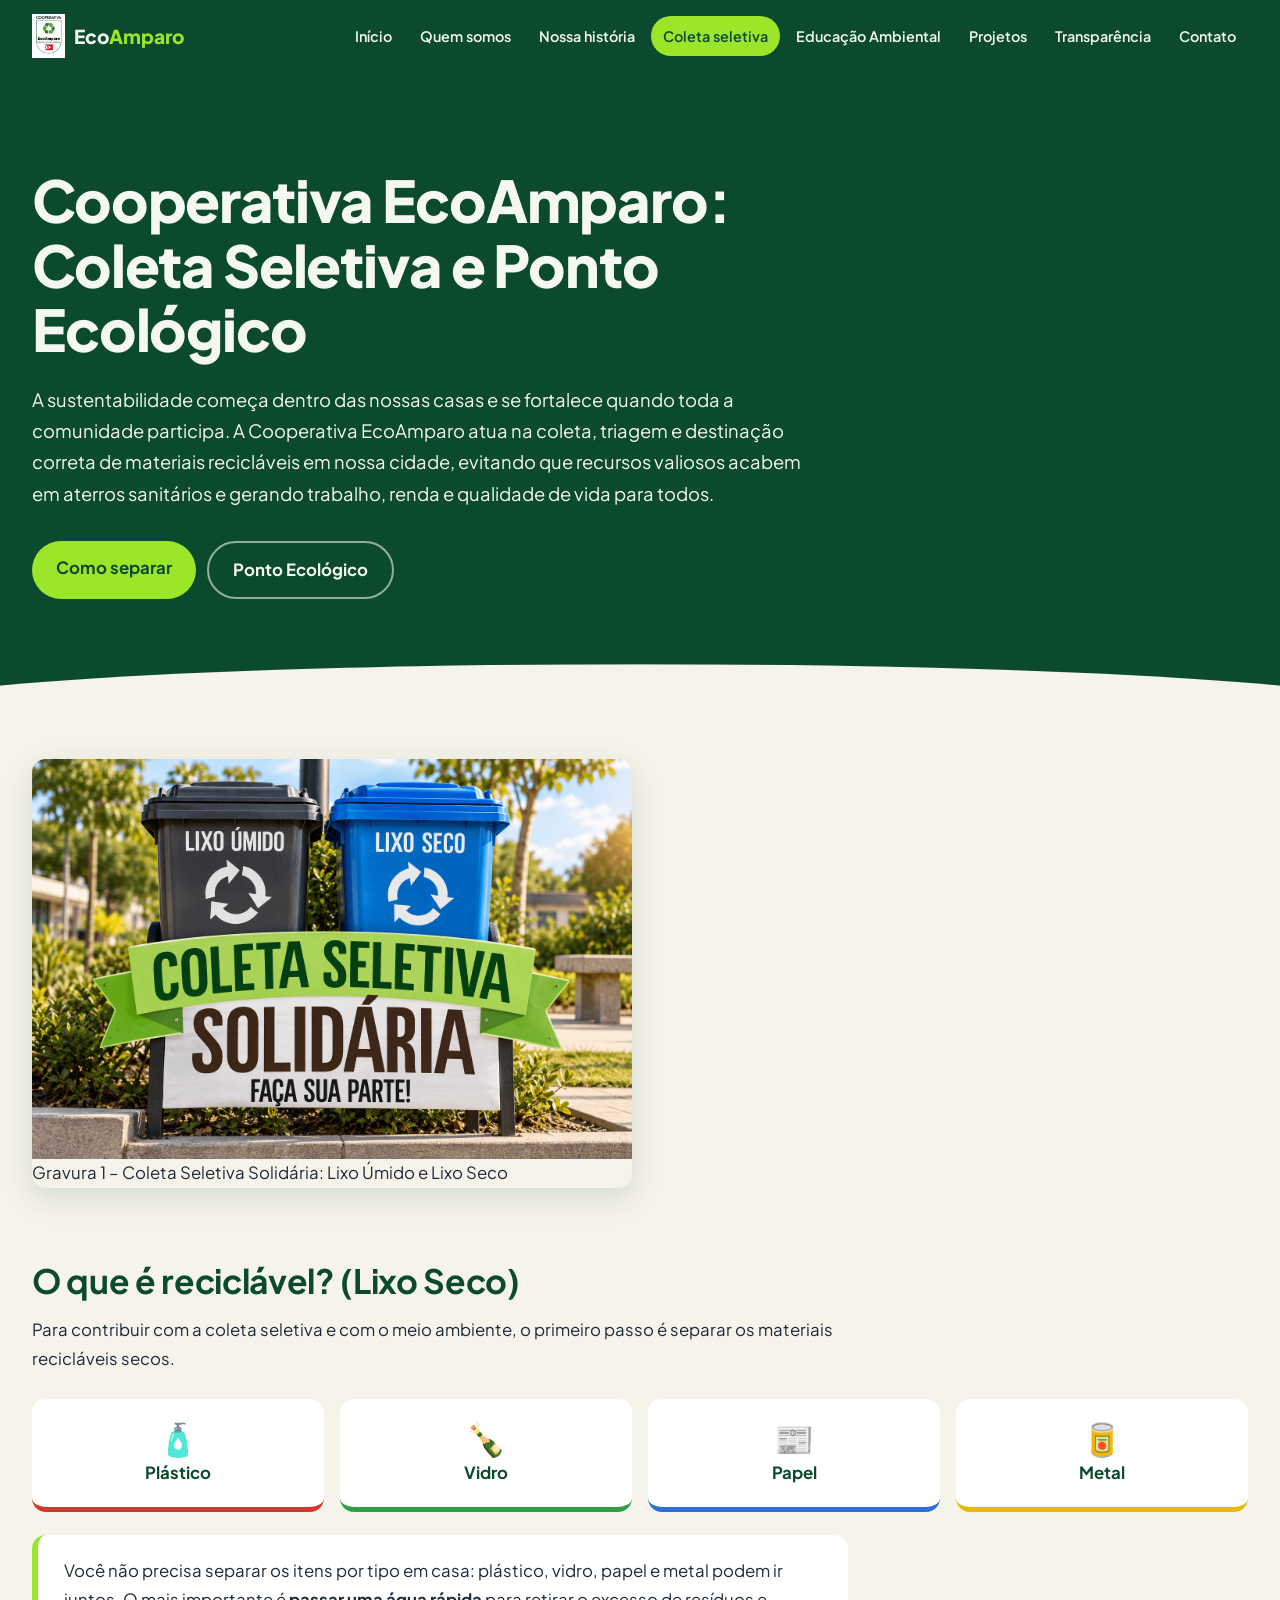
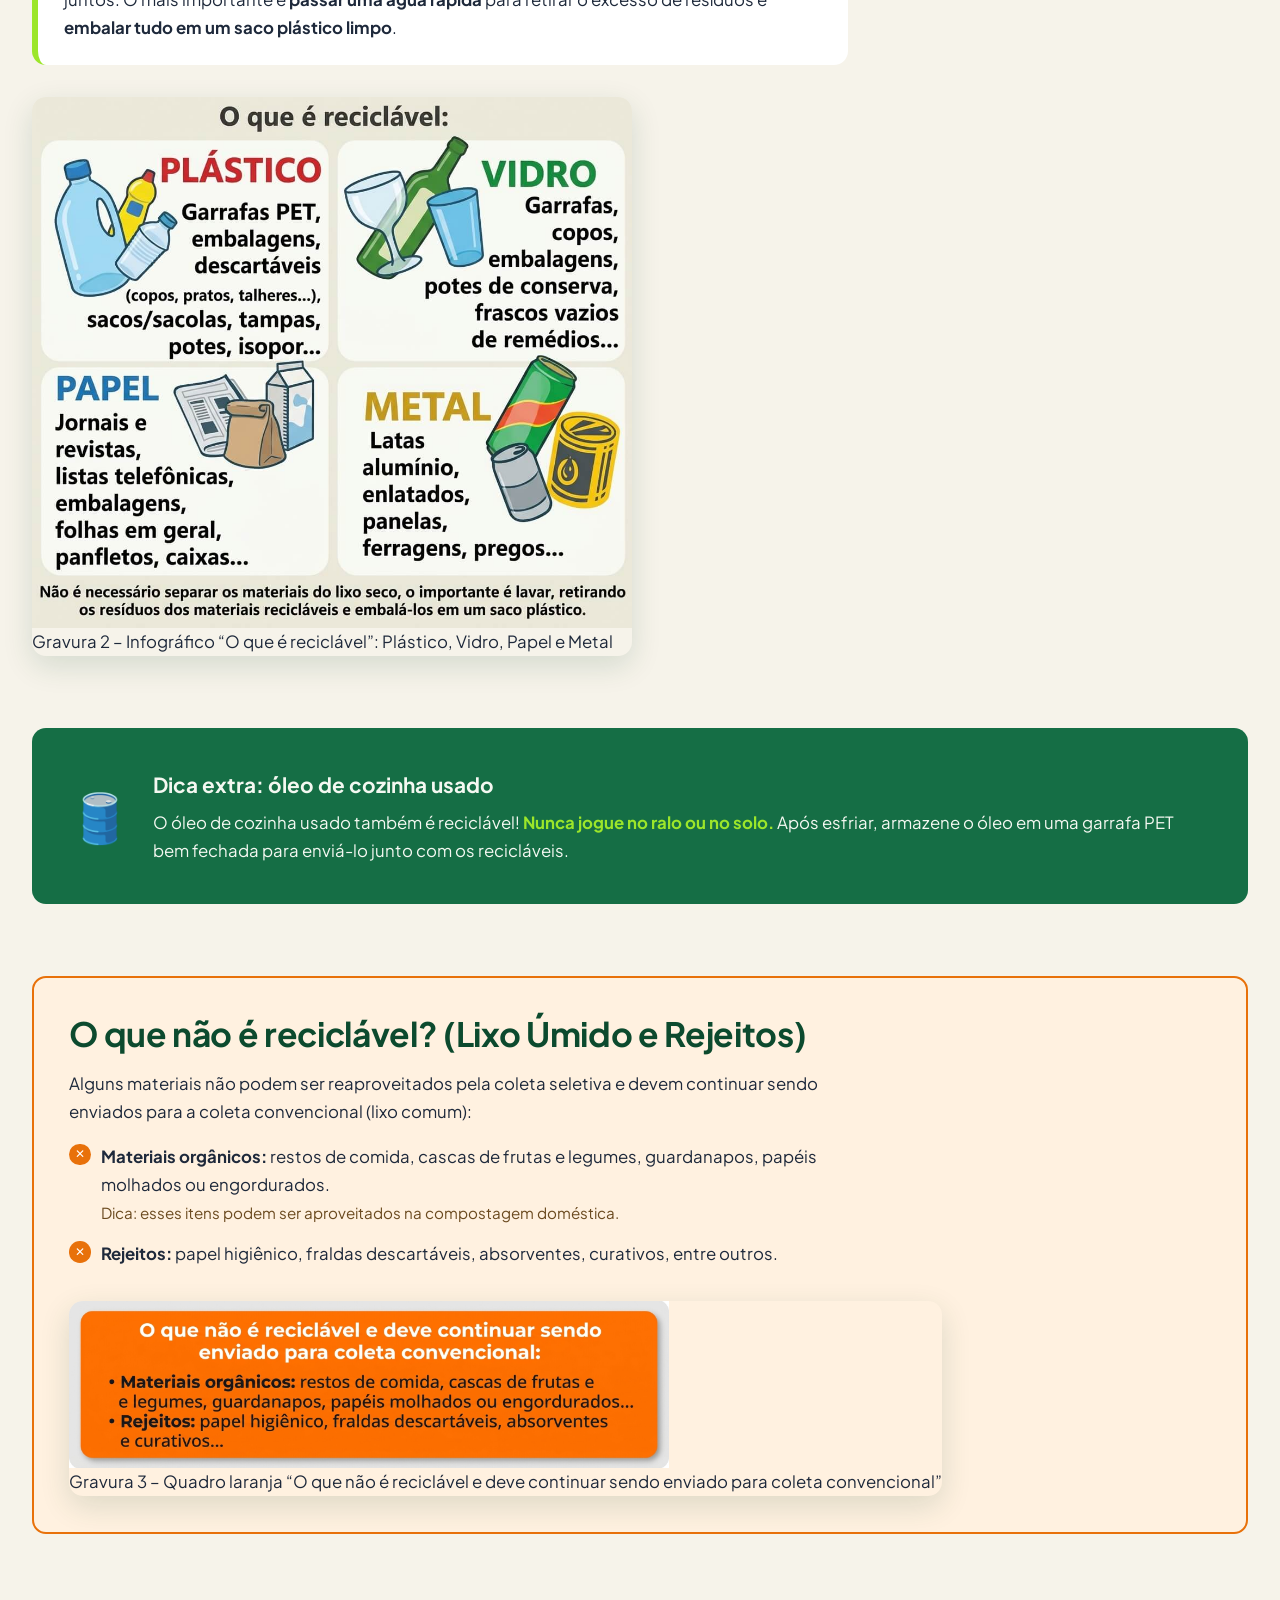
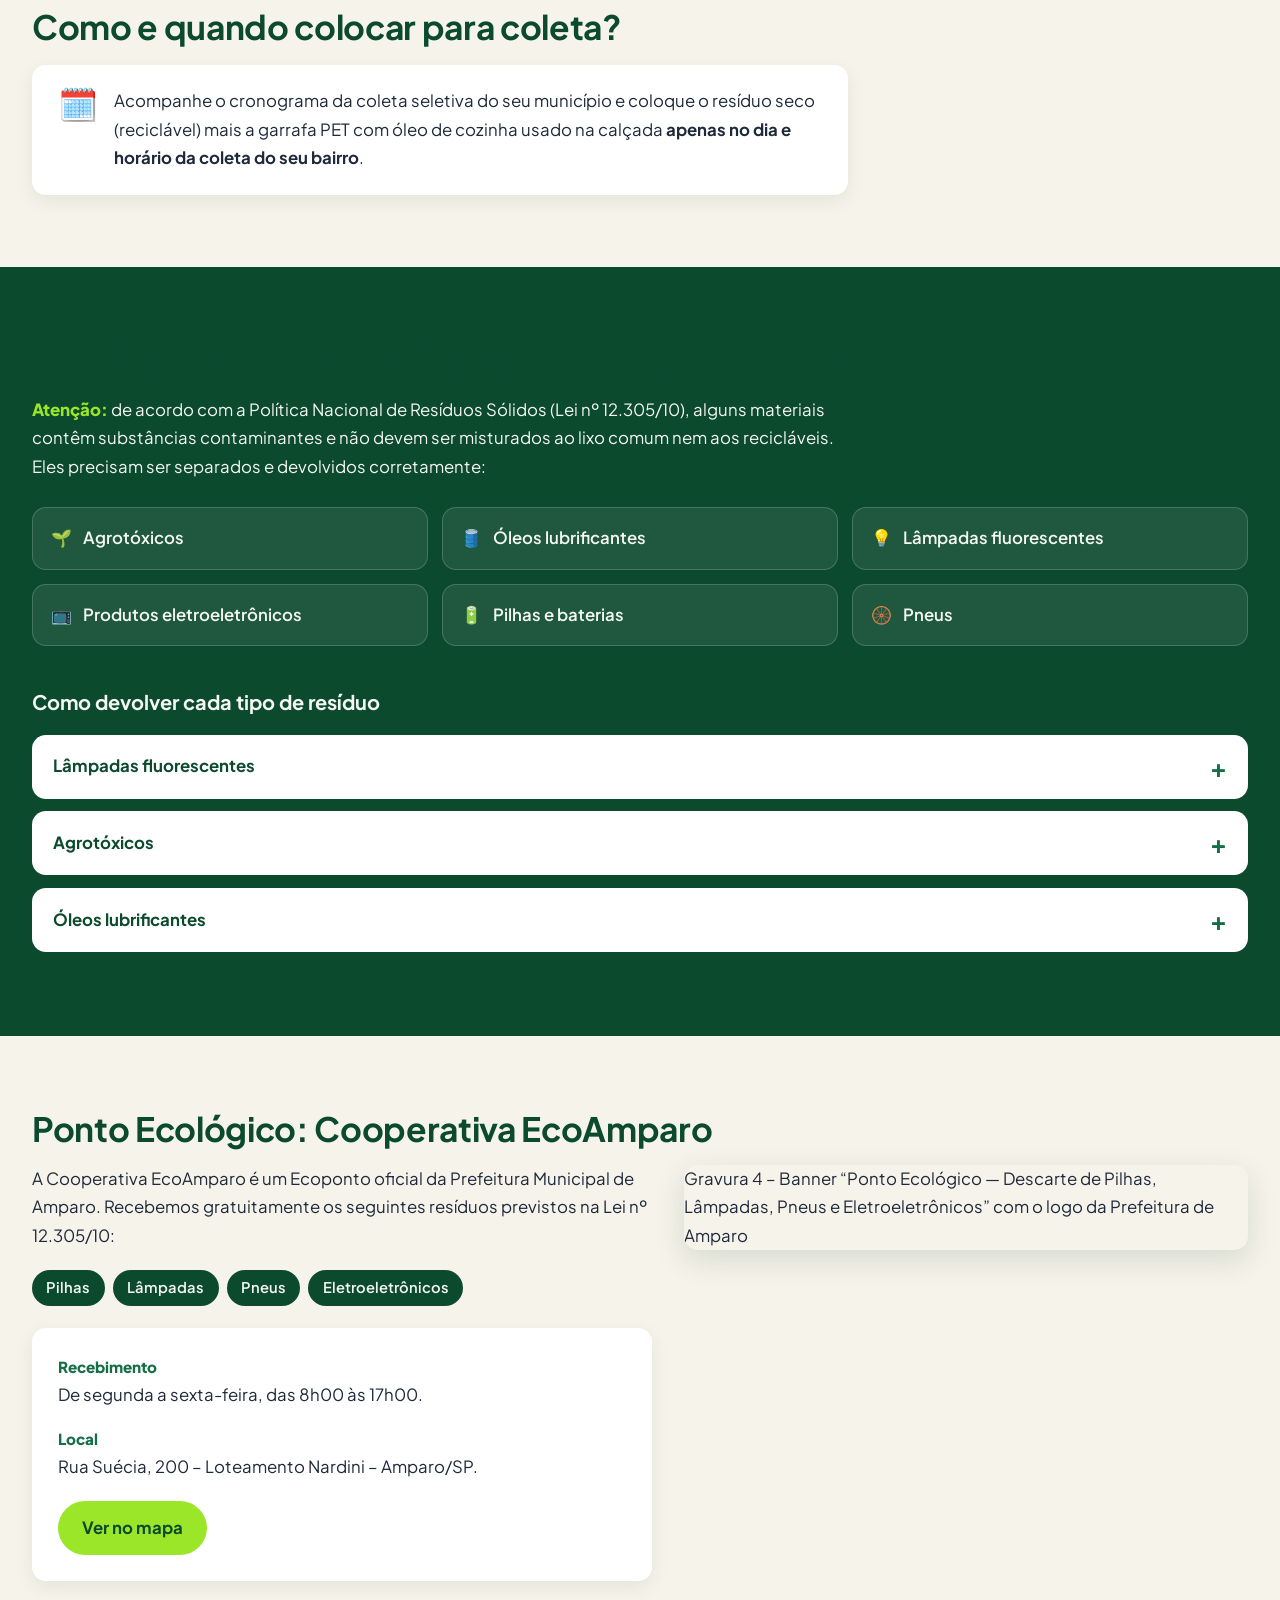
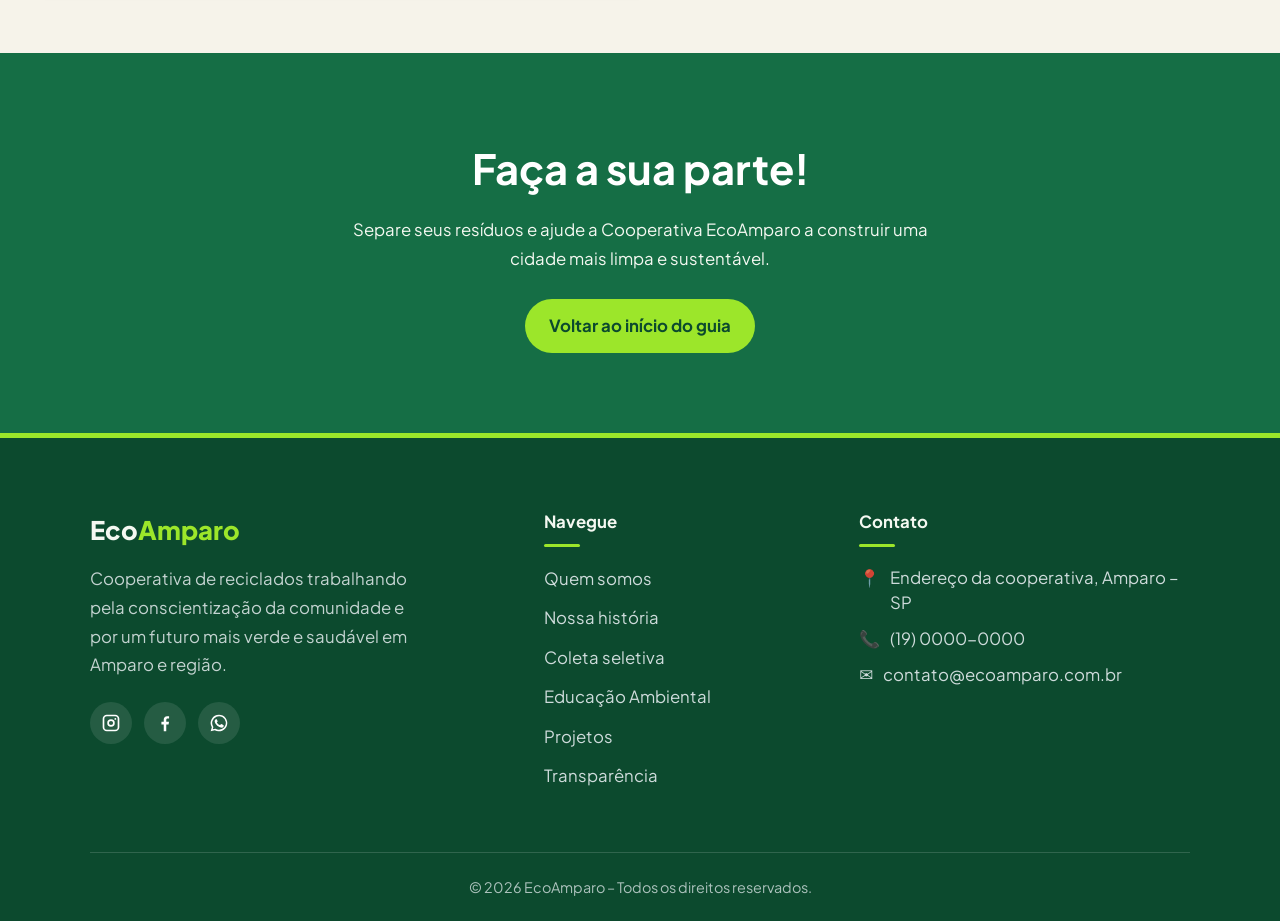
==== commit a9ac8335: "Padronizar os menus e footer" ====
--- a/coleta-seletiva.html
+++ b/coleta-seletiva.html
@@ -11,410 +11,550 @@
 <link rel="icon" type="image/svg+xml" href="img/favicon.svg">
 
 <style>
-/* ===== Paleta do site EcoAmparo ===== */
-:root {
-  --verde-escuro: #0c4a2e;
-  --verde-medio: #156e45;
-  --verde-destaque: #9ce62a;
-  --verde-destaque-hover: #86cc1e;
-  --texto-claro: #f4f8f1;
-  --texto-escuro: #1e293b;
-  --fundo-menu: #0c4a2e;
-  --fundo-claro: #f6f3ea;
-  --laranja: #e8710a;
-  --laranja-claro: #fff1e0;
-  --raio: 14px;
-}
-
-* { box-sizing: border-box; margin: 0; padding: 0; }
-html { scroll-behavior: smooth; }
-body {
-  font-family: "Plus Jakarta Sans", system-ui, -apple-system, "Segoe UI", Roboto, sans-serif;
-  color: var(--texto-escuro);
-  background: var(--fundo-claro);
-  line-height: 1.7;
-  font-size: 1.05rem;
-}
-img { max-width: 100%; display: block; }
-a { color: inherit; }
-:focus-visible { outline: 3px solid var(--verde-destaque); outline-offset: 3px; }
-
-.container { width: min(1080px, 92%); margin-inline: auto; }
-.texto { max-width: 68ch; }
-
-/* ===== Cabeçalho / menu ===== */
-.topo {
-  background: var(--fundo-menu);
-  color: var(--texto-claro);
-  position: sticky;
-  top: 0;
-  z-index: 50;
-}
-.topo .container {
-  display: flex;
-  align-items: center;
-  justify-content: space-between;
-  gap: 1rem;
-  min-height: 72px;
-}
-.logo { display: flex; align-items: center; gap: .6rem; text-decoration: none; font-weight: 800; font-size: 1.2rem; }
-.logo img { height: 44px; width: auto; }
-.logo span { color: var(--verde-destaque); }
-.menu { display: flex; gap: .4rem; list-style: none; }
-.menu a {
-  display: block;
-  padding: .55rem .95rem;
-  border-radius: 999px;
-  text-decoration: none;
-  font-weight: 600;
-  font-size: .97rem;
-  transition: background .2s, color .2s;
-}
-.menu a:hover { background: rgba(255,255,255,.12); }
-.menu a[aria-current="page"] { background: var(--verde-destaque); color: var(--verde-escuro); }
-.menu-btn {
-  display: none;
-  background: none;
-  border: 2px solid var(--texto-claro);
-  color: var(--texto-claro);
-  border-radius: 10px;
-  padding: .4rem .7rem;
-  font: inherit;
-  font-weight: 700;
-  cursor: pointer;
-}
-
-/* ===== Abertura da página ===== */
-.abertura {
-  background: var(--verde-escuro);
-  color: var(--texto-claro);
-  padding: clamp(3rem, 8vw, 6rem) 0 clamp(4rem, 9vw, 7rem);
-  position: relative;
-}
-.abertura::after {
-  content: "";
-  position: absolute;
-  inset: auto 0 -1px 0;
-  height: 48px;
-  background: var(--fundo-claro);
-  clip-path: ellipse(60% 100% at 50% 100%);
-}
-.abertura h1 {
-  font-size: clamp(2rem, 5.2vw, 3.6rem);
-  line-height: 1.12;
-  font-weight: 800;
-  max-width: 18ch;
-  letter-spacing: -.02em;
-  margin-bottom: 1.4rem;
-}
-.abertura p { max-width: 60ch; font-size: 1.15rem; opacity: .95; }
-.abertura .atalhos { display: flex; flex-wrap: wrap; gap: .7rem; margin-top: 2rem; }
-.btn {
-  display: inline-block;
-  padding: .8rem 1.5rem;
-  border-radius: 999px;
-  font-weight: 700;
-  text-decoration: none;
-  background: var(--verde-destaque);
-  color: var(--verde-escuro);
-  transition: background .2s, transform .2s;
-}
-.btn:hover { background: var(--verde-destaque-hover); transform: translateY(-2px); }
-.btn.contorno { background: transparent; color: var(--texto-claro); border: 2px solid rgba(255,255,255,.55); }
-.btn.contorno:hover { background: rgba(255,255,255,.12); }
-
-/* ===== Seções ===== */
-section.bloco { padding: clamp(2.5rem, 6vw, 4.5rem) 0; }
-section.bloco h2 {
-  font-size: clamp(1.5rem, 3.4vw, 2.1rem);
-  line-height: 1.2;
-  color: var(--verde-escuro);
-  margin-bottom: 1rem;
-  letter-spacing: -.01em;
-}
-section.bloco p + p { margin-top: 1rem; }
-
-/* ===== Gravuras (imagens) ===== */
-.gravura {
-  margin-top: 2rem;
-  border-radius: var(--raio);
-  overflow: hidden;
-  background: transparent;
-  position: relative;
-  width: fit-content;
-  max-width: 100%;
-  box-shadow: 0 10px 30px rgba(12,74,46,.14);
-}
-.gravura img { 
-  width: 600px; 
-  max-width: 100%; 
-  height: auto; 
-  cursor: zoom-in; 
-}
-
-/* ===== Materiais recicláveis ===== */
-.materiais {
-  display: grid;
-  grid-template-columns: repeat(4, 1fr);
-  gap: 1rem;
-  margin-top: 1.6rem;
-  list-style: none;
-}
-.materiais li {
-  background: #fff;
-  border-radius: var(--raio);
-  padding: 1.2rem 1rem;
-  text-align: center;
-  font-weight: 700;
-  color: var(--verde-escuro);
-  border-bottom: 5px solid var(--cor);
-}
-.materiais li span { display: block; font-size: 2rem; line-height: 1.3; }
-.materiais .plastico { --cor: #d6362b; }
-.materiais .vidro    { --cor: #2f9e44; }
-.materiais .papel    { --cor: #2f6fd6; }
-.materiais .metal    { --cor: #e8b90a; }
-
-.passo-a-passo {
-  margin-top: 1.4rem;
-  background: #fff;
-  border-radius: var(--raio);
-  padding: 1.4rem 1.6rem;
-  border-left: 6px solid var(--verde-destaque);
-}
-
-/* ===== Dica do óleo ===== */
-.dica {
-  background: var(--verde-medio);
-  color: var(--texto-claro);
-  border-radius: var(--raio);
-  padding: clamp(1.5rem, 4vw, 2.4rem);
-  display: grid;
-  grid-template-columns: auto 1fr;
-  gap: 1.4rem;
-  align-items: center;
-}
-.dica .icone { font-size: 3rem; line-height: 1; }
-.dica h3 { font-size: 1.3rem; margin-bottom: .4rem; }
-.dica strong { color: var(--verde-destaque); }
-
-/* ===== Não reciclável ===== */
-.nao-recicla {
-  background: var(--laranja-claro);
-  border: 2px solid var(--laranja);
-  border-radius: var(--raio);
-  padding: clamp(1.4rem, 4vw, 2.2rem);
-}
-.nao-recicla h2 { color: #9a4a00; }
-.lista-x { list-style: none; margin-top: 1rem; display: grid; gap: .9rem; }
-.lista-x li { padding-left: 2rem; position: relative; }
-.lista-x li::before {
-  content: "✕";
-  position: absolute;
-  left: 0;
-  top: .1em;
-  width: 1.35rem;
-  height: 1.35rem;
-  display: grid;
-  place-items: center;
-  border-radius: 50%;
-  background: var(--laranja);
-  color: #fff;
-  font-size: .75rem;
-  font-weight: 800;
-}
-.lista-x small { display: block; color: #6b4a1f; font-size: .95rem; }
-
-/* ===== Calendário da coleta ===== */
-.aviso-dia {
-  display: flex;
-  gap: 1rem;
-  align-items: flex-start;
-  background: #fff;
-  border-radius: var(--raio);
-  padding: 1.4rem 1.6rem;
-  margin-top: 1.2rem;
-  box-shadow: 0 6px 18px rgba(12,74,46,.08);
-}
-.aviso-dia .icone { font-size: 2rem; line-height: 1; }
-
-/* ===== Resíduos especiais ===== */
-.especiais { background: var(--verde-escuro); color: var(--texto-claro); }
-.especiais h2 { color: #fff; }
-.especiais .atencao { color: var(--verde-destaque); font-weight: 800; }
-.grade-especiais {
-  list-style: none;
-  display: grid;
-  grid-template-columns: repeat(3, 1fr);
-  gap: .9rem;
-  margin: 1.6rem 0 2.4rem;
-}
-.grade-especiais li {
-  background: rgba(255,255,255,.08);
-  border: 1px solid rgba(255,255,255,.18);
-  border-radius: var(--raio);
-  padding: 1rem 1.1rem;
-  font-weight: 600;
-  display: flex;
-  align-items: center;
-  gap: .7rem;
-}
-.especiais h3 { font-size: 1.25rem; margin-bottom: 1rem; }
-
-details.devolver {
-  background: #fff;
-  color: var(--texto-escuro);
-  border-radius: var(--raio);
-  margin-bottom: .8rem;
-  overflow: hidden;
-}
-details.devolver summary {
-  list-style: none;
-  cursor: pointer;
-  padding: 1.1rem 1.3rem;
-  font-weight: 700;
-  color: var(--verde-escuro);
-  display: flex;
-  justify-content: space-between;
-  align-items: center;
-  gap: 1rem;
-}
-details.devolver summary::-webkit-details-marker { display: none; }
-details.devolver summary::after {
-  content: "+";
-  font-size: 1.6rem;
-  line-height: 1;
-  transition: transform .25s;
-  color: var(--verde-medio);
-}
-details.devolver[open] summary::after { transform: rotate(45deg); }
-details.devolver .conteudo { padding: 0 1.3rem 1.2rem; }
-
-/* ===== Ponto Ecológico ===== */
-.ponto {
-  display: grid;
-  grid-template-columns: 1.1fr 1fr;
-  gap: 2rem;
-  align-items: start;
-}
-.ponto .gravura { margin-top: 0; }
-.ficha {
-  background: #fff;
-  border-radius: var(--raio);
-  padding: 1.6rem;
-  margin-top: 1.4rem;
-  box-shadow: 0 6px 18px rgba(12,74,46,.08);
-}
-.ficha dl { display: grid; gap: 1rem; }
-.ficha dt { font-weight: 800; color: var(--verde-medio); font-size: .95rem; }
-.ficha dd { margin-top: .1rem; }
-.recebe { list-style: none; display: flex; flex-wrap: wrap; gap: .5rem; margin-top: 1.2rem; }
-.recebe li {
-  background: var(--verde-escuro);
-  color: var(--texto-claro);
-  padding: .35rem .9rem;
-  border-radius: 999px;
-  font-weight: 600;
-  font-size: .92rem;
-}
-
-/* ===== Chamada final ===== */
-.final {
-  background: var(--verde-medio);
-  color: var(--texto-claro);
-  text-align: center;
-  padding: clamp(3rem, 7vw, 5rem) 0;
-}
-.final h2 { color: #fff; font-size: clamp(1.7rem, 4vw, 2.6rem); margin-bottom: .8rem; }
-.final p { max-width: 52ch; margin: 0 auto 1.6rem; }
-
-/* ===== Rodapé ===== */
-.rodape { background: var(--verde-escuro); color: var(--texto-claro); padding: 2rem 0; font-size: .95rem; }
-.rodape .container { display: flex; flex-wrap: wrap; gap: 1rem; justify-content: space-between; }
-.rodape a { color: var(--verde-destaque); }
-
-/* ===== Lightbox ===== */
-.lightbox {
-  position: fixed;
-  inset: 0;
-  background: rgba(0,0,0,.88);
-  display: none;
-  place-items: center;
-  z-index: 100;
-  padding: 1.5rem;
-}
-.lightbox.aberto { display: grid; }
-.lightbox img { max-height: 90vh; max-width: 100%; width: auto; border-radius: 10px; }
-.lightbox button {
-  position: absolute;
-  top: 1rem;
-  right: 1.2rem;
-  width: 46px;
-  height: 46px;
-  border-radius: 50%;
-  border: none;
-  background: #fff;
-  color: var(--verde-escuro);
-  font-size: 1.6rem;
-  font-weight: 700;
-  line-height: 1;
-  cursor: pointer;
-}
-
-/* ===== Animação de entrada (só na abertura) ===== */
-@keyframes entrar { from { opacity: 0; transform: translateY(18px); } to { opacity: 1; transform: none; } }
-.abertura .container > * { animation: entrar .7s ease both; }
-.abertura .container > *:nth-child(2) { animation-delay: .12s; }
-.abertura .container > *:nth-child(3) { animation-delay: .24s; }
-
-@media (prefers-reduced-motion: reduce) {
-  * { animation: none !important; transition: none !important; scroll-behavior: auto !important; }
-}
-
-/* ===== Responsivo ===== */
-@media (max-width: 860px) {
-  .menu-btn { display: block; }
-  .menu {
+  /* ===== Paleta do site EcoAmparo ===== */
+  :root {
+    --verde-escuro: #0c4a2e;
+    --verde-medio: #156e45;
+    --verde-destaque: #9ce62a;
+    --verde-destaque-hover: #86cc1e;
+    --texto-claro: #f4f8f1;
+    --texto-escuro: #1e293b;
+    --fundo-menu: #0c4a2e;
+    --fundo-claro: #f6f3ea;
+    --laranja: #e8710a;
+    --laranja-claro: #fff1e0;
+    --raio: 14px;
+  }
+
+  * { box-sizing: border-box; margin: 0; padding: 0; }
+  html { scroll-behavior: smooth; }
+  body {
+    font-family: "Plus Jakarta Sans", system-ui, -apple-system, "Segoe UI", Roboto, sans-serif;
+    color: var(--texto-escuro);
+    background: var(--fundo-claro);
+    line-height: 1.7;
+    font-size: 1.05rem;
+  }
+  img { max-width: 100%; display: block; }
+  a { color: inherit; }
+  :focus-visible { outline: 3px solid var(--verde-destaque); outline-offset: 3px; }
+
+  .container { width: min(1240px, 95%); margin-inline: auto; }
+  .texto { max-width: 68ch; }
+
+  /* ===== Cabeçalho / menu ===== */
+  .topo {
+    background: var(--fundo-menu);
+    color: var(--texto-claro);
+    position: sticky;
+    top: 0;
+    z-index: 50;
+  }
+  .topo .container {
+    display: flex;
+    align-items: center;
+    justify-content: space-between;
+    gap: 1rem;
+    min-height: 72px;
+  }
+
+  .logo { display: flex; align-items: center; gap: .6rem; text-decoration: none; font-weight: 800; font-size: 1.2rem; }
+  .logo img { height: 44px; width: auto; }
+  .logo span { color: var(--verde-destaque); }
+  .menu { display: flex; align-items: center; gap: .25rem; list-style: none; }         
+  .menu a {
+    display: block;
+    white-space: nowrap; /* Impede que o texto quebre em duas linhas */
+    padding: .55rem .95rem;
+    border-radius: 999px;
+    text-decoration: none;
+    font-weight: 600;
+    font-size: .97rem;
+    transition: background .2s, color .2s;
+    padding: .5rem .75rem;
+    font-size: .9rem;
+  }
+
+  .menu a:hover { background: rgba(255,255,255,.12); }
+  .menu a[aria-current="page"] { background: var(--verde-destaque); color: var(--verde-escuro); }
+  .menu-btn {
     display: none;
+    background: none;
+    border: 2px solid var(--texto-claro);
+    color: var(--texto-claro);
+    border-radius: 10px;
+    padding: .4rem .7rem;
+    font: inherit;
+    font-weight: 700;
+    cursor: pointer;
+  }
+
+  /* ===== Abertura da página ===== */
+  .abertura {
+    background: var(--verde-escuro);
+    color: var(--texto-claro);
+    padding: clamp(3rem, 8vw, 6rem) 0 clamp(4rem, 9vw, 7rem);
+    position: relative;
+  }
+  .abertura::after {
+    content: "";
     position: absolute;
-    top: 72px;
+    inset: auto 0 -1px 0;
+    height: 48px;
+    background: var(--fundo-claro);
+    clip-path: ellipse(60% 100% at 50% 100%);
+  }
+  .abertura h1 {
+    font-size: clamp(2rem, 5.2vw, 3.6rem);
+    line-height: 1.12;
+    font-weight: 800;
+    max-width: 18ch;
+    letter-spacing: -.02em;
+    margin-bottom: 1.4rem;
+  }
+  .abertura p { max-width: 60ch; font-size: 1.15rem; opacity: .95; }
+  .abertura .atalhos { display: flex; flex-wrap: wrap; gap: .7rem; margin-top: 2rem; }
+  .btn {
+    display: inline-block;
+    padding: .8rem 1.5rem;
+    border-radius: 999px;
+    font-weight: 700;
+    text-decoration: none;
+    background: var(--verde-destaque);
+    color: var(--verde-escuro);
+    transition: background .2s, transform .2s;
+  }
+  .btn:hover { background: var(--verde-destaque-hover); transform: translateY(-2px); }
+  .btn.contorno { background: transparent; color: var(--texto-claro); border: 2px solid rgba(255,255,255,.55); }
+  .btn.contorno:hover { background: rgba(255,255,255,.12); }
+
+  /* ===== Seções ===== */
+  section.bloco { padding: clamp(2.5rem, 6vw, 4.5rem) 0; }
+  section.bloco h2 {
+    font-size: clamp(1.5rem, 3.4vw, 2.1rem);
+    line-height: 1.2;
+    color: var(--verde-escuro);
+    margin-bottom: 1rem;
+    letter-spacing: -.01em;
+  }
+  section.bloco p + p { margin-top: 1rem; }
+
+  /* ===== Gravuras (imagens) ===== */
+  .gravura {
+    margin-top: 2rem;
+    border-radius: var(--raio);
+    overflow: hidden;
+    background: transparent;
+    position: relative;
+    width: fit-content;
+    max-width: 100%;
+    box-shadow: 0 10px 30px rgba(12,74,46,.14);
+  }
+  .gravura img { 
+    width: 600px; 
+    max-width: 100%; 
+    height: auto; 
+    cursor: zoom-in; 
+  }
+
+  /* ===== Materiais recicláveis ===== */
+  .materiais {
+    display: grid;
+    grid-template-columns: repeat(4, 1fr);
+    gap: 1rem;
+    margin-top: 1.6rem;
+    list-style: none;
+  }
+  .materiais li {
+    background: #fff;
+    border-radius: var(--raio);
+    padding: 1.2rem 1rem;
+    text-align: center;
+    font-weight: 700;
+    color: var(--verde-escuro);
+    border-bottom: 5px solid var(--cor);
+  }
+  .materiais li span { display: block; font-size: 2rem; line-height: 1.3; }
+  .materiais .plastico { --cor: #d6362b; }
+  .materiais .vidro    { --cor: #2f9e44; }
+  .materiais .papel    { --cor: #2f6fd6; }
+  .materiais .metal    { --cor: #e8b90a; }
+
+  .passo-a-passo {
+    margin-top: 1.4rem;
+    background: #fff;
+    border-radius: var(--raio);
+    padding: 1.4rem 1.6rem;
+    border-left: 6px solid var(--verde-destaque);
+  }
+
+  /* ===== Dica do óleo ===== */
+  .dica {
+    background: var(--verde-medio);
+    color: var(--texto-claro);
+    border-radius: var(--raio);
+    padding: clamp(1.5rem, 4vw, 2.4rem);
+    display: grid;
+    grid-template-columns: auto 1fr;
+    gap: 1.4rem;
+    align-items: center;
+  }
+  .dica .icone { font-size: 3rem; line-height: 1; }
+  .dica h3 { font-size: 1.3rem; margin-bottom: .4rem; }
+  .dica strong { color: var(--verde-destaque); }
+
+  /* ===== Não reciclável ===== */
+  .nao-recicla {
+    background: var(--laranja-claro);
+    border: 2px solid var(--laranja);
+    border-radius: var(--raio);
+    padding: clamp(1.4rem, 4vw, 2.2rem);
+  }
+  .nao-recicla h2 { color: #9a4a00; }
+  .lista-x { list-style: none; margin-top: 1rem; display: grid; gap: .9rem; }
+  .lista-x li { padding-left: 2rem; position: relative; }
+  .lista-x li::before {
+    content: "✕";
+    position: absolute;
     left: 0;
-    right: 0;
-    flex-direction: column;
-    background: var(--fundo-menu);
-    padding: .6rem 4% 1.2rem;
-  }
-  .menu.aberto { display: flex; }
-  .materiais { grid-template-columns: repeat(2, 1fr); }
-  .grade-especiais { grid-template-columns: repeat(2, 1fr); }
-  .ponto { grid-template-columns: 1fr; }
-}
-@media (max-width: 520px) {
-  .dica { grid-template-columns: 1fr; }
-  .grade-especiais { grid-template-columns: 1fr; }
-}
+    top: .1em;
+    width: 1.35rem;
+    height: 1.35rem;
+    display: grid;
+    place-items: center;
+    border-radius: 50%;
+    background: var(--laranja);
+    color: #fff;
+    font-size: .75rem;
+    font-weight: 800;
+  }
+  .lista-x small { display: block; color: #6b4a1f; font-size: .95rem; }
+
+  /* ===== Calendário da coleta ===== */
+  .aviso-dia {
+    display: flex;
+    gap: 1rem;
+    align-items: flex-start;
+    background: #fff;
+    border-radius: var(--raio);
+    padding: 1.4rem 1.6rem;
+    margin-top: 1.2rem;
+    box-shadow: 0 6px 18px rgba(12,74,46,.08);
+  }
+  .aviso-dia .icone { font-size: 2rem; line-height: 1; }
+
+  /* ===== Resíduos especiais ===== */
+  .especiais { background: var(--verde-escuro); color: var(--texto-claro); }
+  .especiais h2 { color: #fff; }
+  .especiais .atencao { color: var(--verde-destaque); font-weight: 800; }
+  .grade-especiais {
+    list-style: none;
+    display: grid;
+    grid-template-columns: repeat(3, 1fr);
+    gap: .9rem;
+    margin: 1.6rem 0 2.4rem;
+  }
+  .grade-especiais li {
+    background: rgba(255,255,255,.08);
+    border: 1px solid rgba(255,255,255,.18);
+    border-radius: var(--raio);
+    padding: 1rem 1.1rem;
+    font-weight: 600;
+    display: flex;
+    align-items: center;
+    gap: .7rem;
+  }
+  .especiais h3 { font-size: 1.25rem; margin-bottom: 1rem; }
+
+  details.devolver {
+    background: #fff;
+    color: var(--texto-escuro);
+    border-radius: var(--raio);
+    margin-bottom: .8rem;
+    overflow: hidden;
+  }
+  details.devolver summary {
+    list-style: none;
+    cursor: pointer;
+    padding: 1.1rem 1.3rem;
+    font-weight: 700;
+    color: var(--verde-escuro);
+    display: flex;
+    justify-content: space-between;
+    align-items: center;
+    gap: 1rem;
+  }
+  details.devolver summary::-webkit-details-marker { display: none; }
+  details.devolver summary::after {
+    content: "+";
+    font-size: 1.6rem;
+    line-height: 1;
+    transition: transform .25s;
+    color: var(--verde-medio);
+  }
+  details.devolver[open] summary::after { transform: rotate(45deg); }
+  details.devolver .conteudo { padding: 0 1.3rem 1.2rem; }
+
+  /* ===== Ponto Ecológico ===== */
+  .ponto {
+    display: grid;
+    grid-template-columns: 1.1fr 1fr;
+    gap: 2rem;
+    align-items: start;
+  }
+  .ponto .gravura { margin-top: 0; }
+  .ficha {
+    background: #fff;
+    border-radius: var(--raio);
+    padding: 1.6rem;
+    margin-top: 1.4rem;
+    box-shadow: 0 6px 18px rgba(12,74,46,.08);
+  }
+  .ficha dl { display: grid; gap: 1rem; }
+  .ficha dt { font-weight: 800; color: var(--verde-medio); font-size: .95rem; }
+  .ficha dd { margin-top: .1rem; }
+  .recebe { list-style: none; display: flex; flex-wrap: wrap; gap: .5rem; margin-top: 1.2rem; }
+  .recebe li {
+    background: var(--verde-escuro);
+    color: var(--texto-claro);
+    padding: .35rem .9rem;
+    border-radius: 999px;
+    font-weight: 600;
+    font-size: .92rem;
+  }
+
+  /* ===== Chamada final ===== */
+  .final {
+    background: var(--verde-medio);
+    color: var(--texto-claro);
+    text-align: center;
+    padding: clamp(3rem, 7vw, 5rem) 0;
+  }
+  .final h2 { color: #fff; font-size: clamp(1.7rem, 4vw, 2.6rem); margin-bottom: .8rem; }
+  .final p { max-width: 52ch; margin: 0 auto 1.6rem; }
+
+  /* ===== FOOTER ===== */
+  .rodape {
+      background: var(--verde-escuro);
+      color: var(--texto-claro);
+      padding: 70px 20px 0;
+      border-top: 5px solid var(--verde-destaque);
+  }
+
+  .rodape__container {
+      max-width: 1100px;
+      margin: 0 auto;
+      display: grid;
+      grid-template-columns: 1.5fr 1fr 1.2fr;
+      gap: 40px;
+  }
+
+  .rodape__marca h3 {
+      font-size: 1.6rem;
+      font-weight: 800;
+      margin-bottom: 14px;
+  }
+
+  .rodape__marca h3 span { color: var(--verde-destaque); }
+
+  .rodape__marca p {
+      line-height: 1.7;
+      color: rgba(241, 245, 249, 0.8);
+      max-width: 340px;
+  }
+
+  .rodape h4 {
+      font-size: 1.05rem;
+      font-weight: 700;
+      margin-bottom: 18px;
+      position: relative;
+      padding-bottom: 10px;
+  }
+
+  .rodape h4::after {
+      content: "";
+      position: absolute;
+      left: 0;
+      bottom: 0;
+      width: 36px;
+      height: 3px;
+      border-radius: 3px;
+      background: var(--verde-destaque);
+  }
+
+  .rodape ul { list-style: none; }
+  .rodape li { margin-bottom: 11px; }
+
+  .rodape a {
+      color: rgba(241, 245, 249, 0.85);
+      text-decoration: none;
+      transition: color .25s ease, padding-left .25s ease;
+  }
+
+  .rodape ul a:hover {
+      color: var(--verde-destaque);
+      padding-left: 6px;
+  }
+
+  .rodape__contato li {
+      display: flex;
+      gap: 10px;
+      line-height: 1.5;
+      color: rgba(241, 245, 249, 0.85);
+  }
+
+  .rodape__contato a:hover { color: var(--verde-destaque); }
+
+  /* Redes sociais */
+  .rodape__redes {
+      display: flex;
+      gap: 12px;
+      margin-top: 22px;
+  }
+
+  .rodape__redes a {
+      width: 42px;
+      height: 42px;
+      border-radius: 50%;
+      background: rgba(255, 255, 255, 0.1);
+      display: flex;
+      align-items: center;
+      justify-content: center;
+      transition: background .25s ease, transform .25s ease;
+  }
+
+  .rodape__redes a:hover {
+      background: var(--verde-destaque);
+      transform: translateY(-4px);
+  }
+
+  .rodape__redes svg {
+      width: 20px;
+      height: 20px;
+      fill: #fff;
+      transition: fill .25s ease;
+  }
+
+  .rodape__redes a:hover svg { fill: var(--verde-escuro); }
+
+  /* Linha de direitos */
+  .rodape__copy {
+      max-width: 1100px;
+      margin: 50px auto 0;
+      padding: 22px 0;
+      border-top: 1px solid rgba(255, 255, 255, 0.15);
+      text-align: center;
+      font-size: .9rem;
+      color: rgba(241, 245, 249, 0.7);
+  }
+  
+  /* ===== Lightbox ===== */
+  .lightbox {
+    position: fixed;
+    inset: 0;
+    background: rgba(0,0,0,.88);
+    display: none;
+    place-items: center;
+    z-index: 100;
+    padding: 1.5rem;
+  }
+  .lightbox.aberto { display: grid; }
+  .lightbox img { max-height: 90vh; max-width: 100%; width: auto; border-radius: 10px; }
+  .lightbox button {
+    position: absolute;
+    top: 1rem;
+    right: 1.2rem;
+    width: 46px;
+    height: 46px;
+    border-radius: 50%;
+    border: none;
+    background: #fff;
+    color: var(--verde-escuro);
+    font-size: 1.6rem;
+    font-weight: 700;
+    line-height: 1;
+    cursor: pointer;
+  }
+
+  /* ===== Animação de entrada (só na abertura) ===== */
+  @keyframes entrar { from { opacity: 0; transform: translateY(18px); } to { opacity: 1; transform: none; } }
+  .abertura .container > * { animation: entrar .7s ease both; }
+  .abertura .container > *:nth-child(2) { animation-delay: .12s; }
+  .abertura .container > *:nth-child(3) { animation-delay: .24s; }
+
+  @media (prefers-reduced-motion: reduce) {
+    * { animation: none !important; transition: none !important; scroll-behavior: auto !important; }
+  }
+
+  /* ===== Responsivo ===== */
+  @media (max-width: 860px) {
+    .menu-btn { display: block; }
+    .menu {
+      display: none;
+      position: absolute;
+      top: 72px;
+      left: 0;
+      right: 0;
+      flex-direction: column;
+      background: var(--fundo-menu);
+      padding: .6rem 4% 1.2rem;
+    }
+    .menu.aberto { display: flex; }
+    .materiais { grid-template-columns: repeat(2, 1fr); }
+    .grade-especiais { grid-template-columns: repeat(2, 1fr); }
+    .ponto { grid-template-columns: 1fr; }
+  }
+  @media (max-width: 520px) {
+    .dica { grid-template-columns: 1fr; }
+    .grade-especiais { grid-template-columns: 1fr; }
+  }
+
+  @media (max-width: 800px) {
+    .rodape { padding-top: 50px; }
+    .rodape__container {
+    grid-template-columns: 1fr;
+    text-align: center;
+    gap: 34px;
+    }
+    .rodape__marca p { margin: 0 auto; }
+    .rodape h4::after { left: 50%; transform: translateX(-50%); }
+    .rodape__contato li { justify-content: center; }
+    .rodape__redes { justify-content: center; }
+    .rodape ul a:hover { padding-left: 0; }
+  }
+
+  @media (max-width: 860px) {
+    .rodape__container { grid-template-columns: 1fr 1fr; }
+    .rodape__marca { grid-column: 1 / -1; }
+  }
+  @media (max-width: 520px) {
+    .rodape__container { grid-template-columns: 1fr; }
+  }
 </style>
 </head>
 
 <body>
 
-<!-- ===== Cabeçalho (ajuste os links para os arquivos do seu site) ===== -->
-<header class="topo">
-  <div class="container">
-    <a class="logo" href="index.html" aria-label="EcoAmparo – página inicial">
-      <img src="img/logo.jpg" alt="Logo Cooperativa EcoAmparo" onerror="this.style.display='none'">
-      <div>Eco<span>Amparo</span></div>
-    </a>
-    <button class="menu-btn" id="menuBtn" aria-expanded="false" aria-controls="menu">Menu</button>
-    <ul class="menu" id="menu">
-      <li><a href="index.html">Início</a></li>
-      <li><a href="quem-somos.html">Quem somos</a></li>
-      <li><a href="nossa-historia.html">Nossa história</a></li>
-      <li><a href="coleta-seletiva.html" aria-current="page">Coleta seletiva</a></li>
-      <li><a href="index.html#contato">Contato</a></li>
-    </ul>
-  </div>
-</header>
+ <!-- ===== Cabeçalho ===== -->
+ <header class="topo">
+    <div class="container">
+      <a class="logo" href="index.html" aria-label="EcoAmparo – página inicial">
+        <img src="img/logo.jpg" alt="Logo Cooperativa EcoAmparo" onerror="this.style.display='none'">
+        <div>Eco<span>Amparo</span></div>
+      </a>
+      <button class="menu-btn" id="menuBtn" aria-expanded="false" aria-controls="menu">Menu</button>
+      <ul class="menu" id="menu">
+        <li><a href="index.html">Início</a></li>
+        <li><a href="quem-somos.html">Quem somos</a></li>
+        <li><a href="nossa-historia.html">Nossa história</a></li>
+        <li><a href="coleta-seletiva.html" aria-current="page">Coleta seletiva</a></li>
+        <li><a href="#">Educação Ambiental</a></li>
+        <li><a href="projetos.html">Projetos</a></li>
+        <li><a href="transparencia.html">Transparência</a></li>
+        <li><a href="contato.html">Contato</a></li>
+      </ul>
+    </div>
+  </header>
 
 <main>
 
@@ -591,11 +731,57 @@
 
 </main>
 
-<!-- ===== Rodapé simples (troque pelo seu footer.html se preferir) ===== -->
-<footer class="rodape">
-  <div class="container">
-    <span>© Cooperativa EcoAmparo – Amparo/SP</span>
-    <span>Rua Suécia, 200 – Loteamento Nardini</span>
+<!-- ===== FOOTER ===== -->
+
+<footer class="rodape" id="contato">
+  <div class="rodape__container">
+
+  <div class="rodape__marca">
+      <h3>Eco<span>Amparo</span></h3>
+      <p>
+      Cooperativa de reciclados trabalhando pela conscientização da comunidade
+      e por um futuro mais verde e saudável em Amparo e região.
+      </p>
+      <div class="rodape__redes">
+      <!-- Troque o href pelos links reais -->
+      <a href="#" aria-label="Instagram" target="_blank" rel="noopener">
+          <svg viewBox="0 0 24 24"><path d="M7 2h10a5 5 0 0 1 5 5v10a5 5 0 0 1-5 5H7a5 5 0 0 1-5-5V7a5 5 0 0 1 5-5zm0 2a3 3 0 0 0-3 3v10a3 3 0 0 0 3 3h10a3 3 0 0 0 3-3V7a3 3 0 0 0-3-3H7zm5 3.5A4.5 4.5 0 1 1 7.5 12 4.5 4.5 0 0 1 12 7.5zm0 2A2.5 2.5 0 1 0 14.5 12 2.5 2.5 0 0 0 12 9.5zM17.2 6a1.1 1.1 0 1 1-1.1 1.1A1.1 1.1 0 0 1 17.2 6z"/></svg>
+      </a>
+      <a href="#" aria-label="Facebook" target="_blank" rel="noopener">
+          <svg viewBox="0 0 24 24"><path d="M13.5 22v-8.2h2.8l.5-3.3h-3.3V8.4c0-.9.4-1.7 1.8-1.7h1.6V3.9a20 20 0 0 0-2.4-.1c-2.4 0-4 1.5-4 4.1v2.6H7.7v3.3h2.8V22h3z"/></svg>
+      </a>
+      <a href="#" aria-label="WhatsApp" target="_blank" rel="noopener">
+          <svg viewBox="0 0 24 24"><path d="M12 2a10 10 0 0 0-8.6 15.1L2 22l5-1.3A10 10 0 1 0 12 2zm0 18.2a8.2 8.2 0 0 1-4.2-1.2l-.3-.2-3 .8.8-2.9-.2-.3A8.2 8.2 0 1 1 12 20.2zm4.5-6.1c-.2-.1-1.5-.7-1.7-.8s-.4-.1-.6.1-.6.8-.8 1-.3.2-.5.1a6.700 6.700 0 0 1-3.300-2.900c-.2-.4.2-.4.7-1.300a.5.5 0 0 0 0-.5c-.1-.1-.6-1.400-.8-1.900s-.4-.4-.6-.4h-.5a1 1 0 0 0-.7.3 3 3 0 0 0-.9 2.200 5.200 5.200 0 0 0 1.100 2.800 11.900 11.900 0 0 0 4.600 4.100c1.700.7 2.400.8 3.200.7a2.700 2.700 0 0 0 1.800-1.300 2.200 2.200 0 0 0 .2-1.300c-.1-.1-.3-.2-.5-.3z"/></svg>
+      </a>
+      </div>
+  </div>
+
+  <div>
+      <h4>Navegue</h4>
+      <ul>
+      <li><a href="quem-somos.html">Quem somos</a></li>
+      <li><a href="nossa-historia.html">Nossa história</a></li>
+      <li><a href="coleta-seletiva.html">Coleta seletiva</a></li>
+      <li><a href="#">Educação Ambiental</a></li>
+      <li><a href="projetos.html">Projetos</a></li>
+      <li><a href="transparencia.html">Transparência</a></li>
+      </ul>
+  </div>
+
+  <div>
+      <h4>Contato</h4>
+      <ul class="rodape__contato">
+      <!-- Troque pelos dados reais da cooperativa -->
+      <li>📍 <span>Endereço da cooperativa, Amparo – SP</span></li>
+      <li>📞 <a href="tel:+5519000000000">(19) 0000-0000</a></li>
+      <li>✉️ <a href="mailto:contato@ecoamparo.com.br">contato@ecoamparo.com.br</a></li>
+      </ul>
+  </div>
+
+  </div>
+
+  <div class="rodape__copy">
+  © <span id="ano">2026</span> EcoAmparo – Todos os direitos reservados.
   </div>
 </footer>
 
@@ -606,40 +792,40 @@
 </div>
 
 <script>
-// Menu no celular
-const menuBtn = document.getElementById('menuBtn');
-const menu = document.getElementById('menu');
-menuBtn.addEventListener('click', () => {
-  const aberto = menu.classList.toggle('aberto');
-  menuBtn.setAttribute('aria-expanded', aberto);
-});
-
-// Gravuras: se a imagem carregar, esconde o espaço reservado; se não, mantém o aviso
-document.querySelectorAll('.gravura img').forEach(img => {
-  const figura = img.closest('.gravura');
-  const mostrar = () => figura.classList.add('tem-imagem');
-  const esconder = () => { img.style.display = 'none'; };
-  if (img.complete && img.naturalWidth > 0) mostrar();
-  img.addEventListener('load', mostrar);
-  img.addEventListener('error', esconder);
-});
-
-// Lightbox: clique na gravura para ampliar, "×", clique fora ou Esc para fechar
-const lightbox = document.getElementById('lightbox');
-const lightboxImg = lightbox.querySelector('img');
-function fechar() { lightbox.classList.remove('aberto'); document.body.style.overflow = ''; }
-document.querySelectorAll('.gravura img').forEach(img => {
-  img.addEventListener('click', () => {
-    lightboxImg.src = img.src;
-    lightboxImg.alt = img.alt;
-    lightbox.classList.add('aberto');
-    document.body.style.overflow = 'hidden';
-    document.getElementById('fecharLightbox').focus();
+  // Menu no celular
+  const menuBtn = document.getElementById('menuBtn');
+  const menu = document.getElementById('menu');
+  menuBtn.addEventListener('click', () => {
+    const aberto = menu.classList.toggle('aberto');
+    menuBtn.setAttribute('aria-expanded', aberto);
   });
-});
-document.getElementById('fecharLightbox').addEventListener('click', fechar);
-lightbox.addEventListener('click', e => { if (e.target === lightbox) fechar(); });
-document.addEventListener('keydown', e => { if (e.key === 'Escape') fechar(); });
+
+  // Gravuras: se a imagem carregar, esconde o espaço reservado; se não, mantém o aviso
+  document.querySelectorAll('.gravura img').forEach(img => {
+    const figura = img.closest('.gravura');
+    const mostrar = () => figura.classList.add('tem-imagem');
+    const esconder = () => { img.style.display = 'none'; };
+    if (img.complete && img.naturalWidth > 0) mostrar();
+    img.addEventListener('load', mostrar);
+    img.addEventListener('error', esconder);
+  });
+
+  // Lightbox: clique na gravura para ampliar, "×", clique fora ou Esc para fechar
+  const lightbox = document.getElementById('lightbox');
+  const lightboxImg = lightbox.querySelector('img');
+  function fechar() { lightbox.classList.remove('aberto'); document.body.style.overflow = ''; }
+  document.querySelectorAll('.gravura img').forEach(img => {
+    img.addEventListener('click', () => {
+      lightboxImg.src = img.src;
+      lightboxImg.alt = img.alt;
+      lightbox.classList.add('aberto');
+      document.body.style.overflow = 'hidden';
+      document.getElementById('fecharLightbox').focus();
+    });
+  });
+  document.getElementById('fecharLightbox').addEventListener('click', fechar);
+  lightbox.addEventListener('click', e => { if (e.target === lightbox) fechar(); });
+  document.addEventListener('keydown', e => { if (e.key === 'Escape') fechar(); });
 </script>
 </body>
 </html>
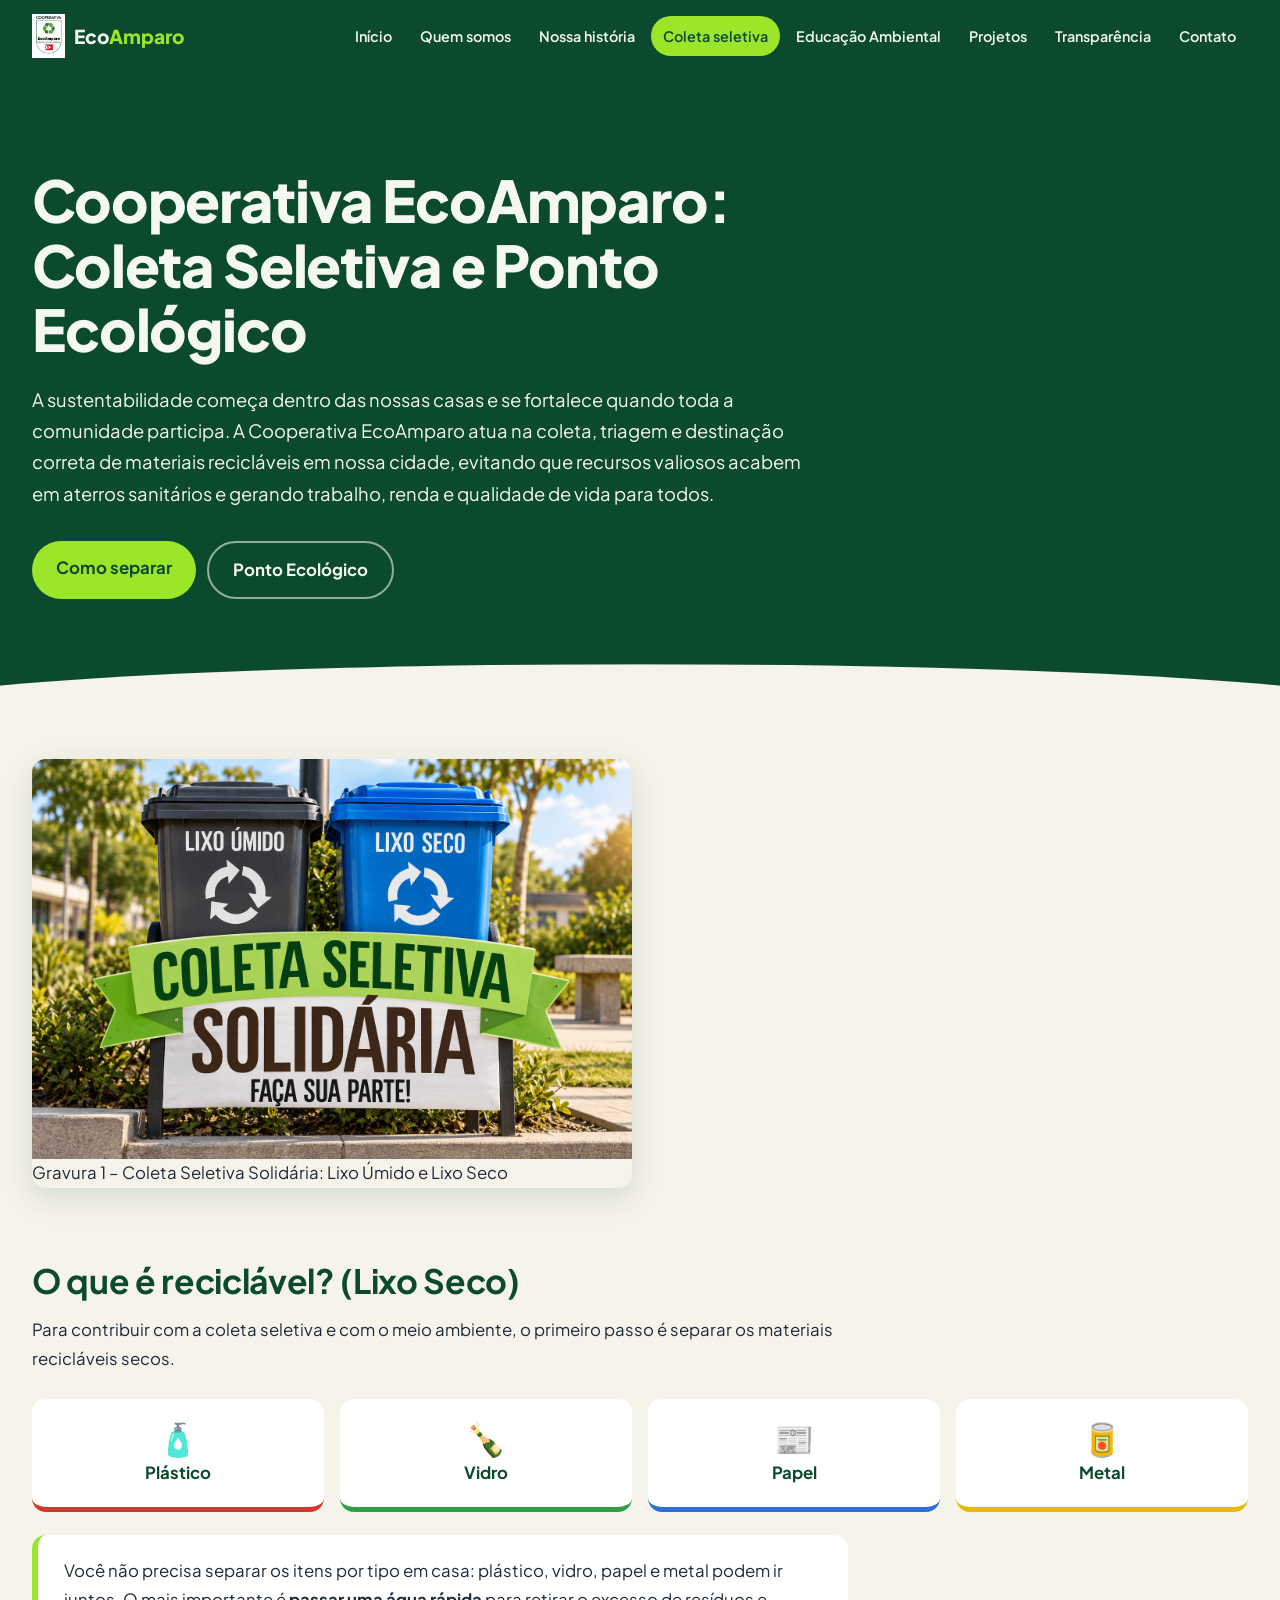
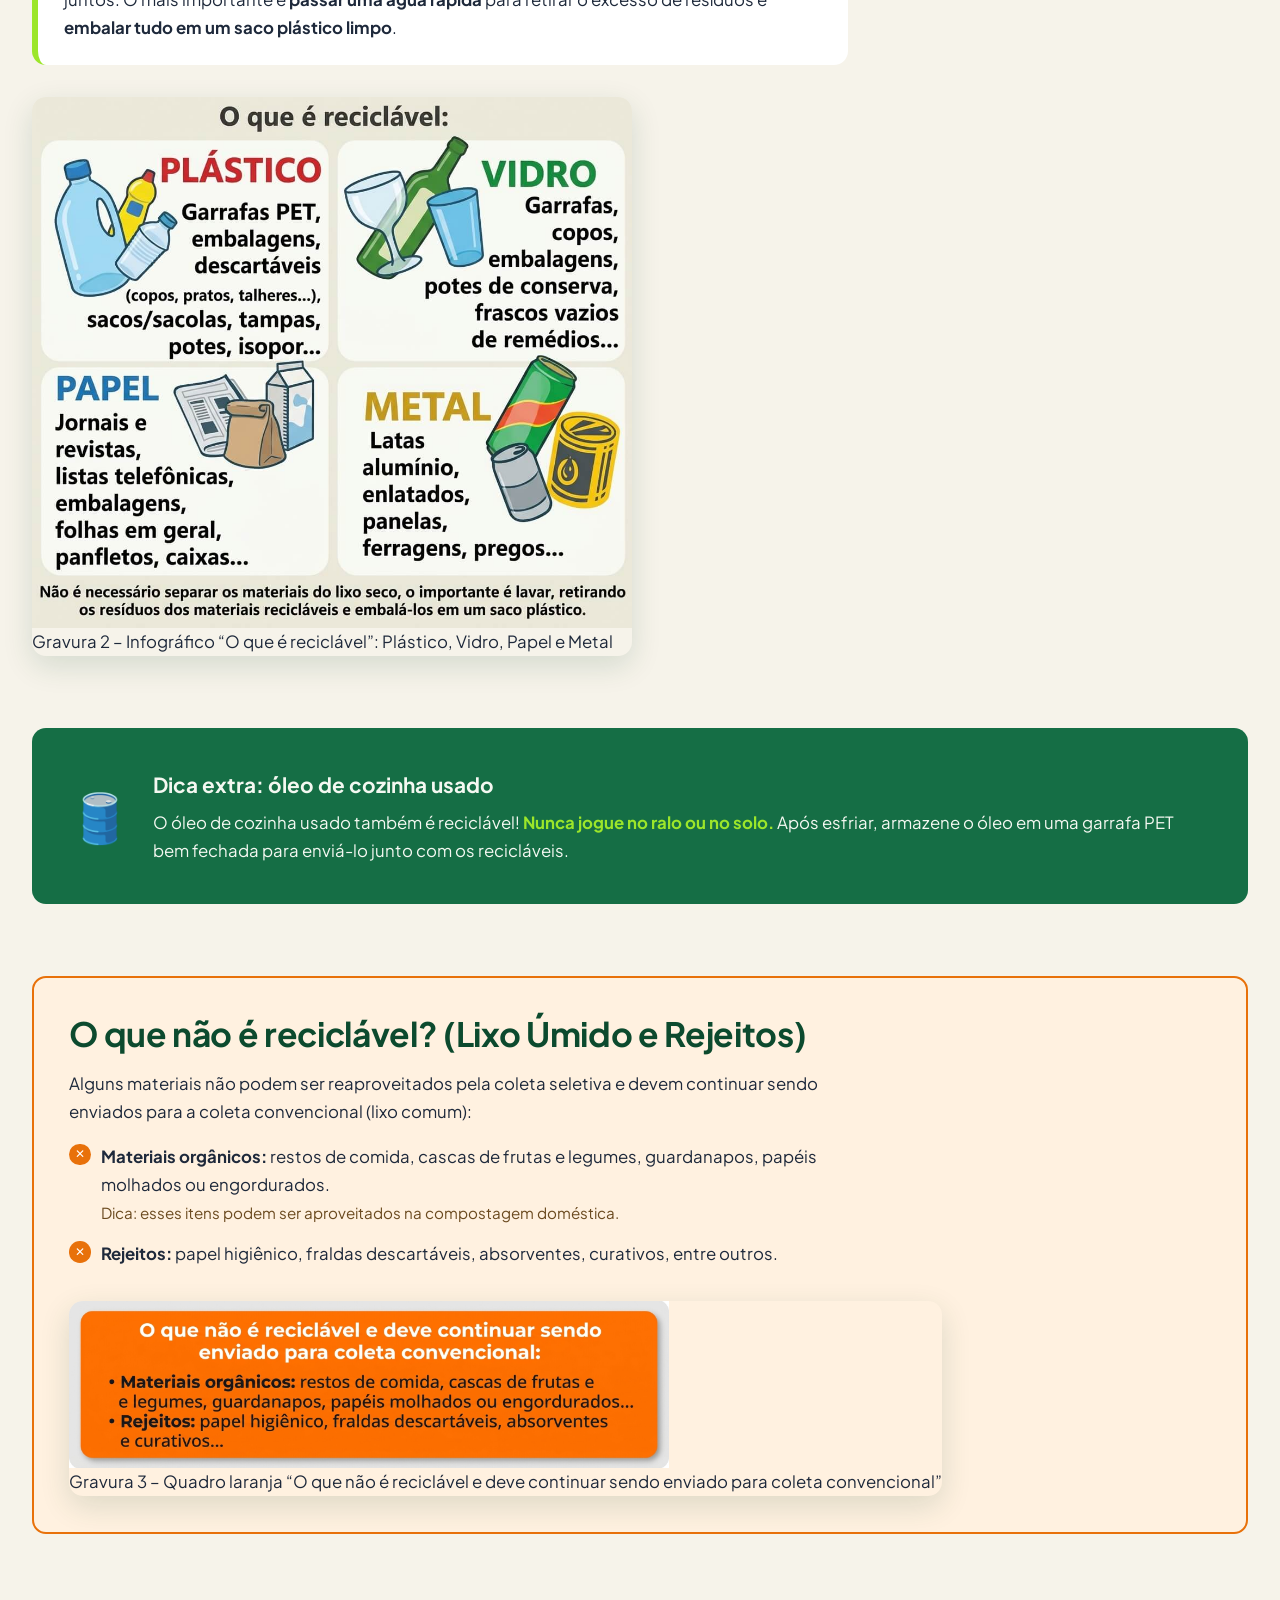
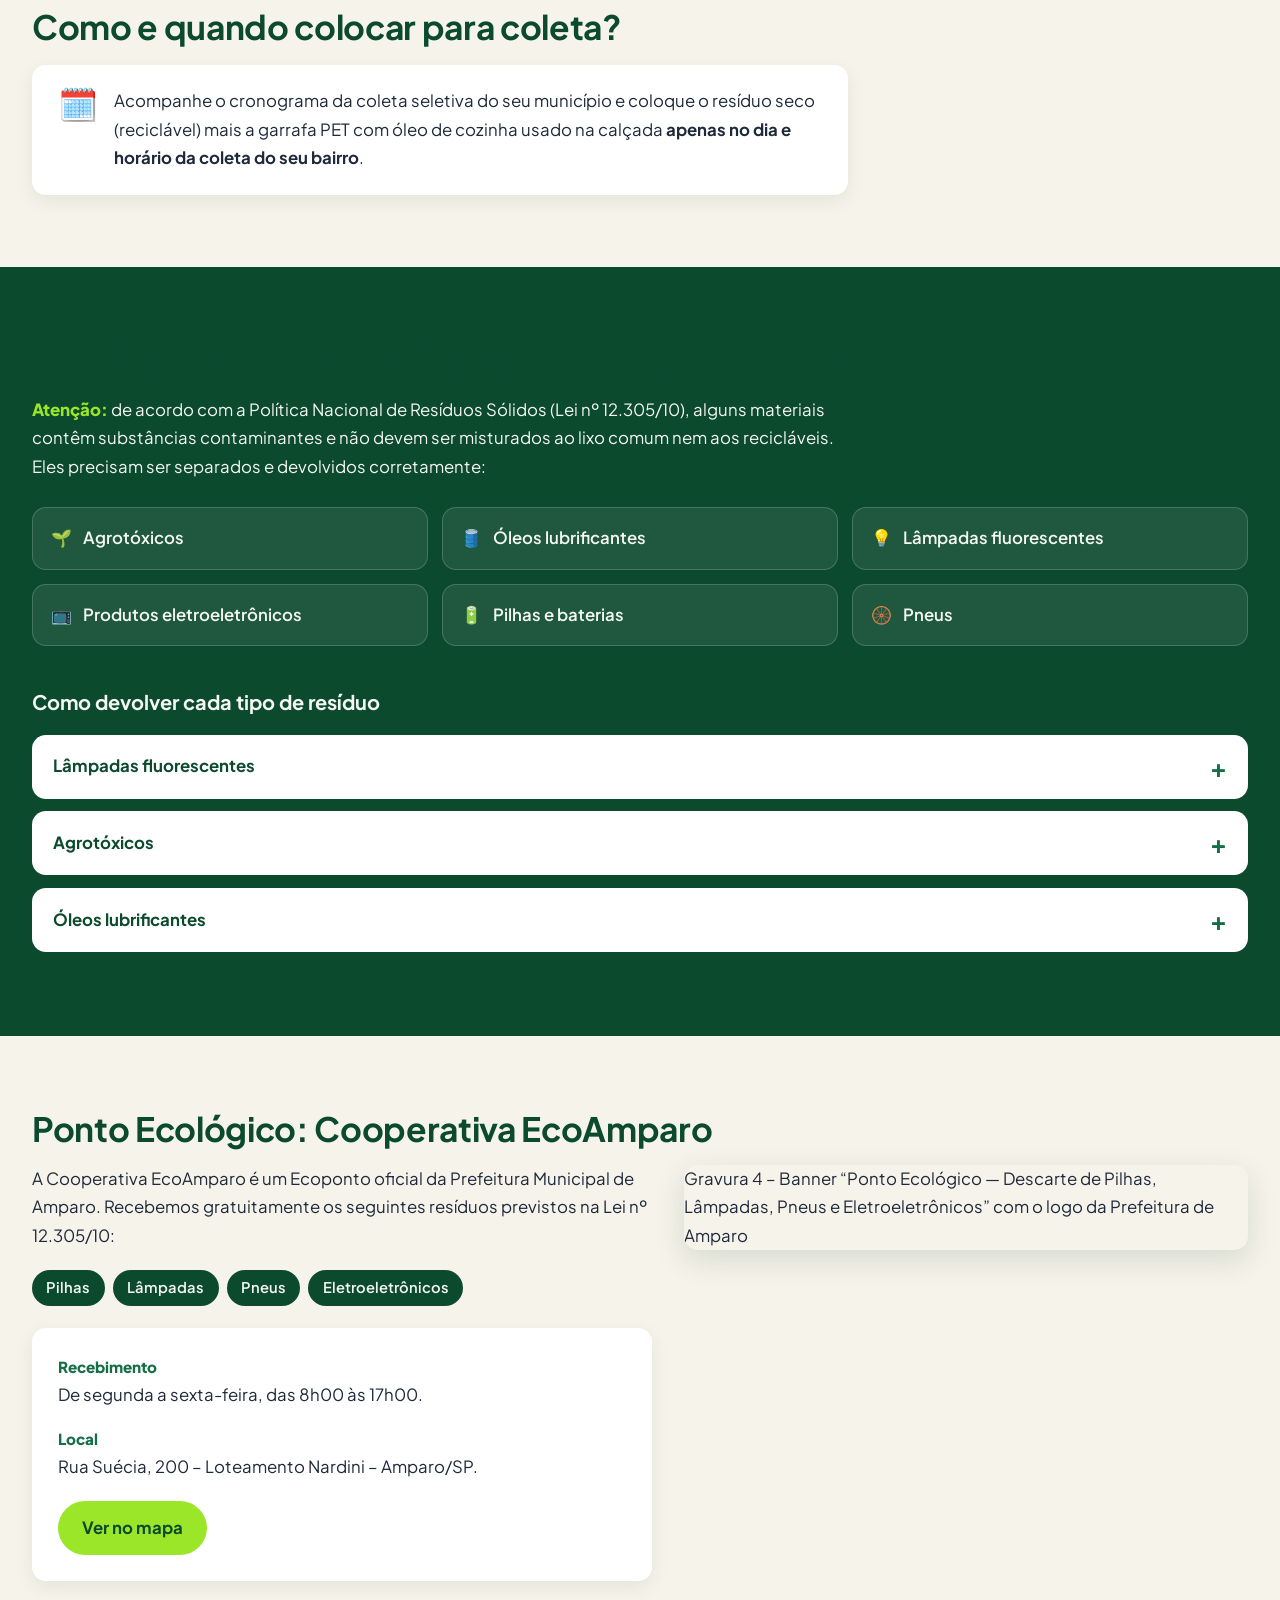
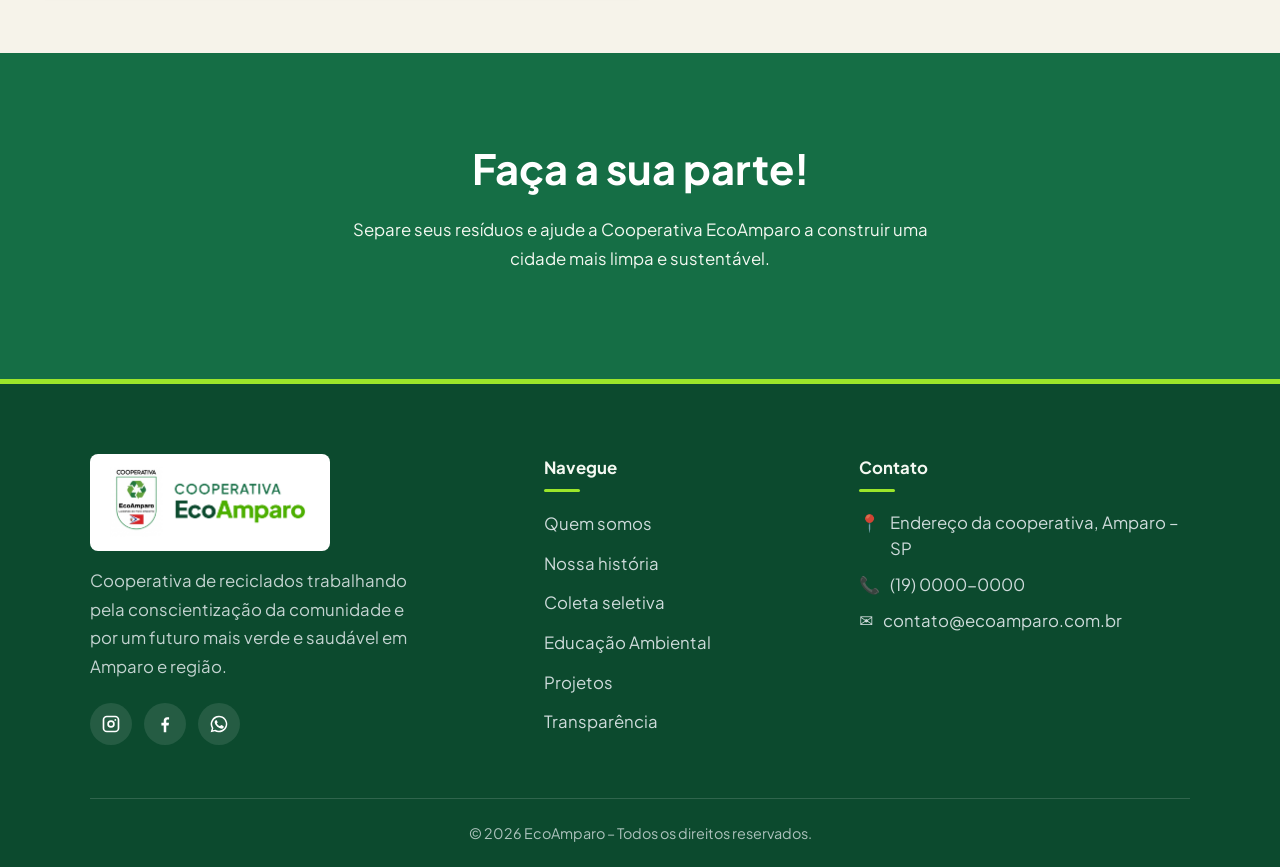
==== commit fc880df6: "Padronizar logo no footer e seta voltar" ====
--- a/coleta-seletiva.html
+++ b/coleta-seletiva.html
@@ -333,119 +333,149 @@
   .final h2 { color: #fff; font-size: clamp(1.7rem, 4vw, 2.6rem); margin-bottom: .8rem; }
   .final p { max-width: 52ch; margin: 0 auto 1.6rem; }
 
+  /* ===== Botão Voltar ao Topo ===== */
+  .btn-topo {
+    position: fixed;
+    bottom: 1.25rem;
+    right: 1.25rem;
+    background-color: var(--verde-destaque);
+    color: var(--verde-escuro);
+    border: none;
+    width: 44px;
+    height: 44px;
+    border-radius: 50%;
+    font-weight: 800;
+    font-size: 1.2rem;
+    cursor: pointer;
+    box-shadow: 0 4px 12px rgba(0, 0, 0, 0.2);
+    display: none;
+    align-items: center;
+    justify-content: center;
+    transition: background-color 0.2s, transform 0.2s;
+    z-index: 999;
+  }
+
+  .btn-topo:hover {
+    background-color: var(--verde-destaque-hover);
+    transform: translateY(-2px);
+  }
+
   /* ===== FOOTER ===== */
   .rodape {
-      background: var(--verde-escuro);
-      color: var(--texto-claro);
-      padding: 70px 20px 0;
-      border-top: 5px solid var(--verde-destaque);
+    background: var(--verde-escuro);
+    color: var(--texto-claro);
+    padding: 70px 20px 0;
+    border-top: 5px solid var(--verde-destaque);
   }
 
   .rodape__container {
-      max-width: 1100px;
-      margin: 0 auto;
-      display: grid;
-      grid-template-columns: 1.5fr 1fr 1.2fr;
-      gap: 40px;
-  }
-
-  .rodape__marca h3 {
-      font-size: 1.6rem;
-      font-weight: 800;
-      margin-bottom: 14px;
-  }
-
-  .rodape__marca h3 span { color: var(--verde-destaque); }
+    max-width: 1100px;
+    margin: 0 auto;
+    display: grid;
+    grid-template-columns: 1.5fr 1fr 1.2fr;
+    gap: 40px;
+  }
+
+  .rodape__marca img {
+    width: 100%;
+    max-width: 240px;
+    height: auto;
+    display: block;
+    padding: 8px 12px;
+    background: #fff;
+    border-radius: 8px;
+    margin-bottom: 16px;
+  }
 
   .rodape__marca p {
-      line-height: 1.7;
-      color: rgba(241, 245, 249, 0.8);
-      max-width: 340px;
+    line-height: 1.7;
+    color: rgba(241, 245, 249, 0.8);
+    max-width: 340px;
   }
 
   .rodape h4 {
-      font-size: 1.05rem;
-      font-weight: 700;
-      margin-bottom: 18px;
-      position: relative;
-      padding-bottom: 10px;
+    font-size: 1.05rem;
+    font-weight: 700;
+    margin-bottom: 18px;
+    position: relative;
+    padding-bottom: 10px;
   }
 
   .rodape h4::after {
-      content: "";
-      position: absolute;
-      left: 0;
-      bottom: 0;
-      width: 36px;
-      height: 3px;
-      border-radius: 3px;
-      background: var(--verde-destaque);
+    content: "";
+    position: absolute;
+    left: 0;
+    bottom: 0;
+    width: 36px;
+    height: 3px;
+    border-radius: 3px;
+    background: var(--verde-destaque);
   }
 
   .rodape ul { list-style: none; }
   .rodape li { margin-bottom: 11px; }
 
   .rodape a {
-      color: rgba(241, 245, 249, 0.85);
-      text-decoration: none;
-      transition: color .25s ease, padding-left .25s ease;
+    color: rgba(241, 245, 249, 0.85);
+    text-decoration: none;
+    transition: color .25s ease, padding-left .25s ease;
   }
 
   .rodape ul a:hover {
-      color: var(--verde-destaque);
-      padding-left: 6px;
+    color: var(--verde-destaque);
+    padding-left: 6px;
   }
 
   .rodape__contato li {
-      display: flex;
-      gap: 10px;
-      line-height: 1.5;
-      color: rgba(241, 245, 249, 0.85);
+    display: flex;
+    gap: 10px;
+    line-height: 1.5;
+    color: rgba(241, 245, 249, 0.85);
   }
 
   .rodape__contato a:hover { color: var(--verde-destaque); }
 
   /* Redes sociais */
   .rodape__redes {
-      display: flex;
-      gap: 12px;
-      margin-top: 22px;
+    display: flex;
+    gap: 12px;
+    margin-top: 22px;
   }
 
   .rodape__redes a {
-      width: 42px;
-      height: 42px;
-      border-radius: 50%;
-      background: rgba(255, 255, 255, 0.1);
-      display: flex;
-      align-items: center;
-      justify-content: center;
-      transition: background .25s ease, transform .25s ease;
+    width: 42px;
+    height: 42px;
+    border-radius: 50%;
+    background: rgba(255, 255, 255, 0.1);
+    display: flex;
+    align-items: center;
+    justify-content: center;
+    transition: background .25s ease, transform .25s ease;
   }
 
   .rodape__redes a:hover {
-      background: var(--verde-destaque);
-      transform: translateY(-4px);
+    background: var(--verde-destaque);
+    transform: translateY(-4px);
   }
 
   .rodape__redes svg {
-      width: 20px;
-      height: 20px;
-      fill: #fff;
-      transition: fill .25s ease;
+    width: 20px;
+    height: 20px;
+    fill: #fff;
+    transition: fill .25s ease;
   }
 
   .rodape__redes a:hover svg { fill: var(--verde-escuro); }
 
   /* Linha de direitos */
   .rodape__copy {
-      max-width: 1100px;
-      margin: 50px auto 0;
-      padding: 22px 0;
-      border-top: 1px solid rgba(255, 255, 255, 0.15);
-      text-align: center;
-      font-size: .9rem;
-      color: rgba(241, 245, 249, 0.7);
+    max-width: 1100px;
+    margin: 50px auto 0;
+    padding: 22px 0;
+    border-top: 1px solid rgba(255, 255, 255, 0.15);
+    text-align: center;
+    font-size: .9rem;
+    color: rgba(241, 245, 249, 0.7);
   }
   
   /* ===== Lightbox ===== */
@@ -725,19 +755,19 @@
     <div class="container">
       <h2>Faça a sua parte!</h2>
       <p>Separe seus resíduos e ajude a Cooperativa EcoAmparo a construir uma cidade mais limpa e sustentável.</p>
-      <a class="btn" href="#reciclavel">Voltar ao início do guia</a>
     </div>
   </section>
-
 </main>
 
+<!-- Botão flutuante para voltar ao topo -->
+<button class="btn-topo" id="btnTopo" aria-label="Voltar ao topo">↑</button>
+
 <!-- ===== FOOTER ===== -->
-
 <footer class="rodape" id="contato">
   <div class="rodape__container">
 
   <div class="rodape__marca">
-      <h3>Eco<span>Amparo</span></h3>
+      <img src="img/logo-ecoamparo.png" alt="Logo Cooperativa EcoAmparo" onerror="this.style.display='none'">
       <p>
       Cooperativa de reciclados trabalhando pela conscientização da comunidade
       e por um futuro mais verde e saudável em Amparo e região.
@@ -826,6 +856,20 @@
   document.getElementById('fecharLightbox').addEventListener('click', fechar);
   lightbox.addEventListener('click', e => { if (e.target === lightbox) fechar(); });
   document.addEventListener('keydown', e => { if (e.key === 'Escape') fechar(); });
+
+  // Mostra o botão de voltar ao topo ao rolar a página
+  window.addEventListener('scroll', () => {
+    if (window.scrollY > 300) {
+      btnTopo.style.display = 'flex';
+    } else {
+      btnTopo.style.display = 'none';
+    }
+  });
+
+  btnTopo.addEventListener('click', () => {
+    window.scrollTo({ top: 0, behavior: 'smooth' });
+  });
+
 </script>
 </body>
 </html>
